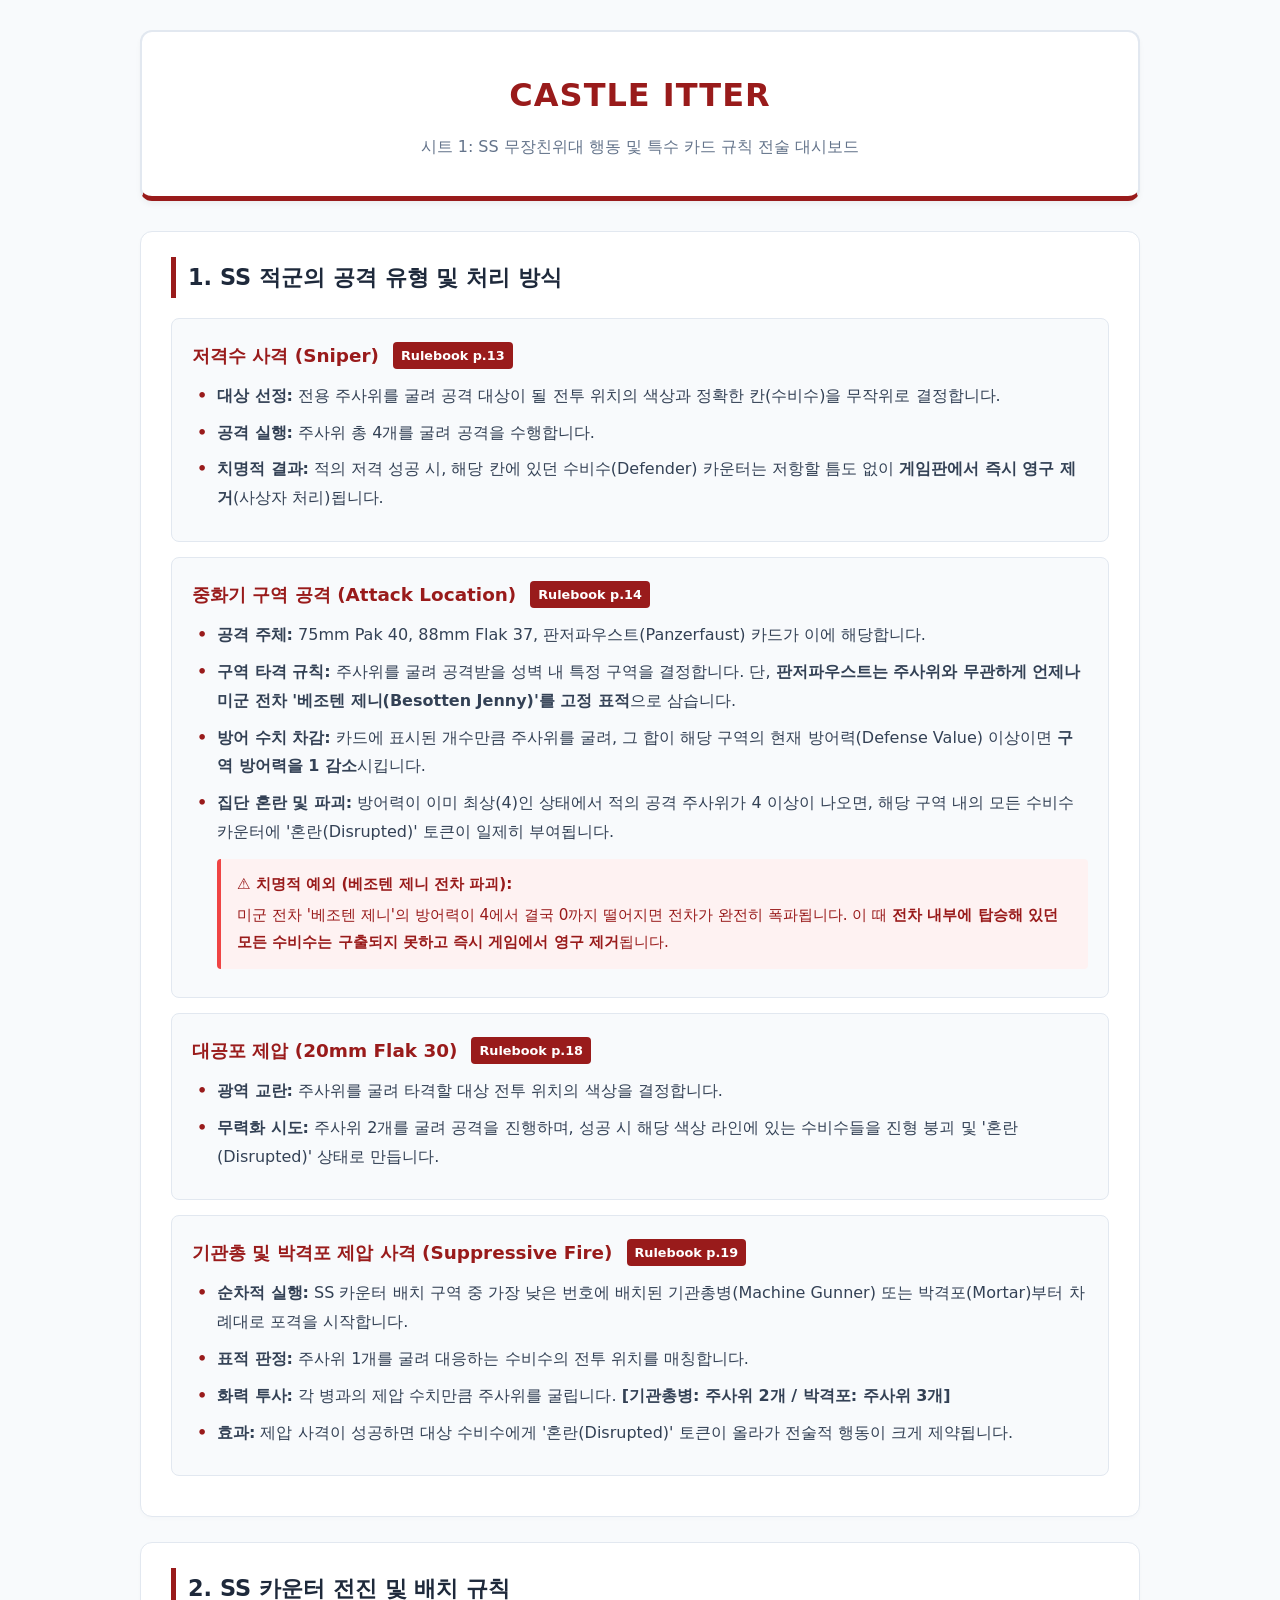
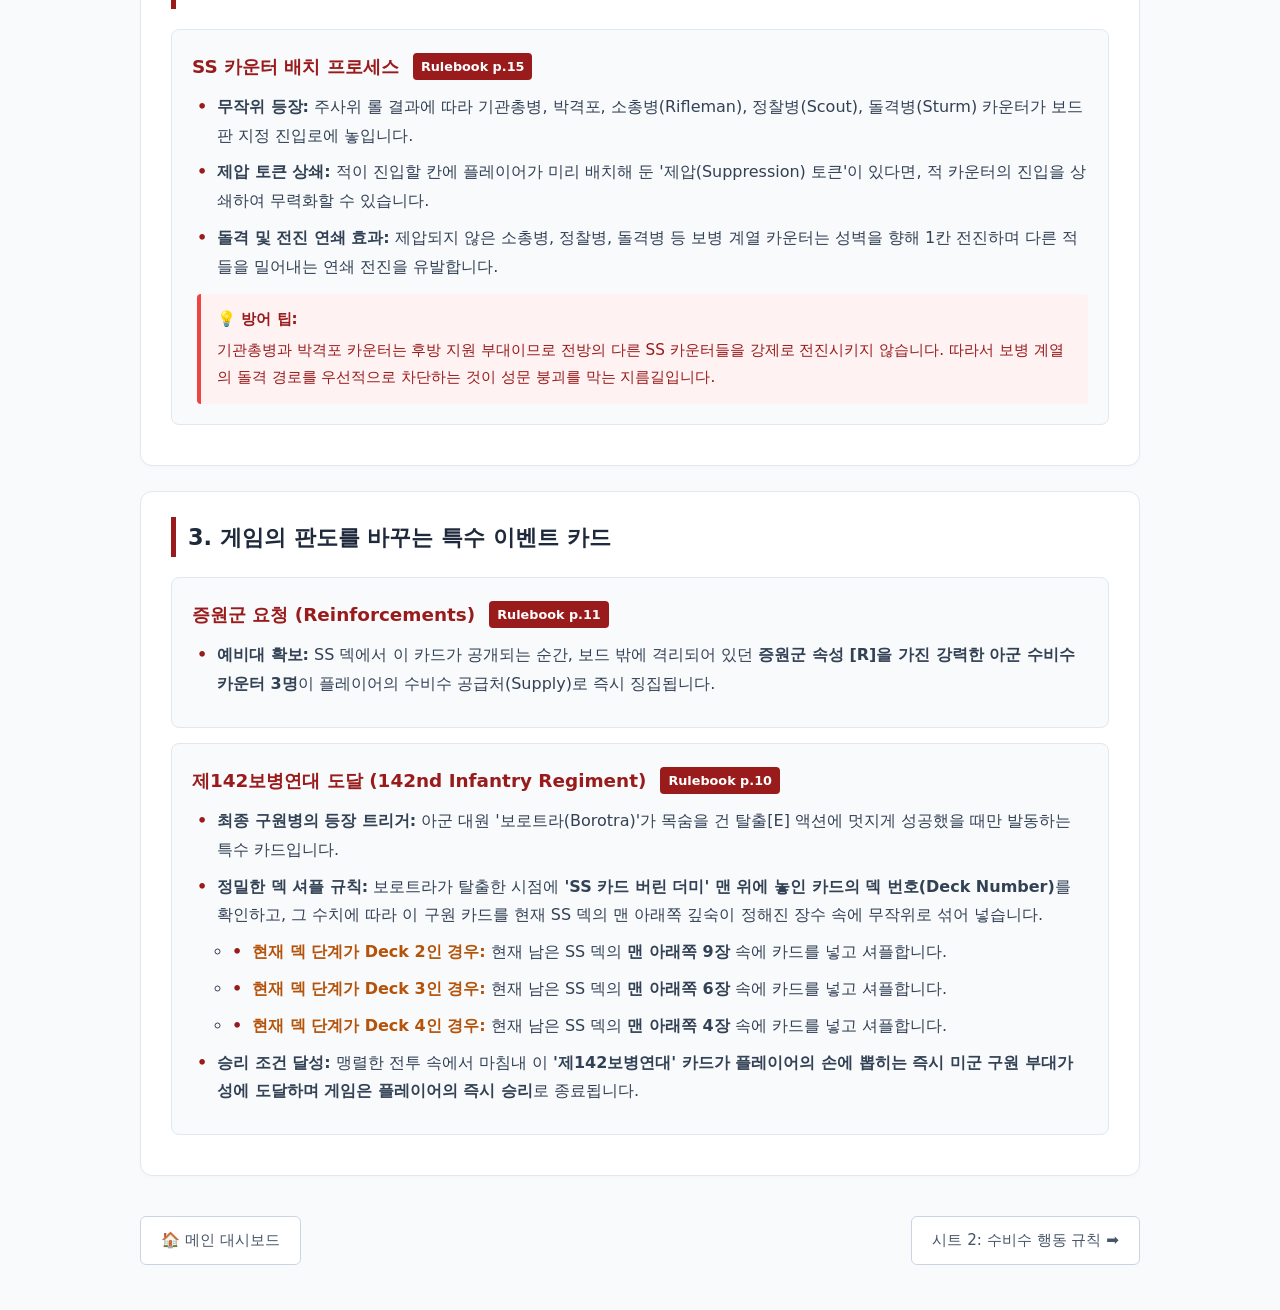
==== sheet1.html @ 8a6702a6 "Create sheet1.html for game guide layout Add initial HTML structure and styling for the game guide." ====
<!DOCTYPE html>
<html lang="ko">
<head>
    <meta charset="UTF-8">
    <meta name="viewport" content="width=device-width, initial-scale=1.0">
    <title>캐슬 이터 가이드 - SS 친위대 행동 & 특수 카드 규칙</title>
    <style>
        * {
            box-sizing: border-box;
            margin: 0;
            padding: 0;
        }

        body {
            font-family: 'Pretendard', -apple-system, BlinkMacSystemFont, system-ui, Roboto, 'Malgun Gothic', sans-serif;
            background-color: #f8fafc;
            color: #1e293b;
            padding: 30px;
            line-height: 1.8;
        }

        .container {
            max-width: 1000px;
            margin: 0 auto;
        }

        header {
            text-align: center;
            padding: 35px 20px;
            background-color: #ffffff;
            border: 2px solid #e2e8f0;
            border-bottom: 5px solid #991b1b;
            border-radius: 12px;
            margin-bottom: 30px;
            box-shadow: 0 4px 6px -1px rgba(0,0,0,0.05);
        }

        header h1 {
            font-size: 2rem;
            color: #991b1b;
            letter-spacing: 1px;
            text-transform: uppercase;
            margin-bottom: 8px;
        }

        header p {
            color: #64748b;
            font-size: 1rem;
        }

        .section {
            background-color: #ffffff;
            border: 1px solid #e2e8f0;
            border-radius: 12px;
            padding: 25px 30px;
            margin-bottom: 25px;
            box-shadow: 0 2px 4px rgba(0,0,0,0.02);
        }

        .section-title {
            font-size: 1.4rem;
            color: #1e293b;
            border-left: 5px solid #991b1b;
            padding-left: 12px;
            margin-bottom: 20px;
            font-weight: 700;
        }

        .rule-card {
            background-color: #f8fafc;
            border: 1px solid #e2e8f0;
            border-radius: 8px;
            padding: 20px;
            margin-bottom: 15px;
        }

        .rule-card h3 {
            font-size: 1.15rem;
            color: #991b1b;
            margin-bottom: 10px;
            display: flex;
            align-items: center;
            gap: 8px;
        }

        .rule-card ul {
            list-style-type: none;
            padding-left: 5px;
        }

        .rule-card li {
            position: relative;
            padding-left: 20px;
            margin-bottom: 8px;
            color: #334155;
        }

        .rule-card li::before {
            content: "•";
            color: #991b1b;
            font-weight: bold;
            position: absolute;
            left: 0;
            top: 0;
        }

        .insight-box {
            background-color: #fef2f2;
            border-left: 4px solid #ef4444;
            padding: 12px 16px;
            border-radius: 4px;
            margin-top: 12px;
            font-size: 0.95rem;
            color: #991b1b;
        }

        .insight-box span {
            font-weight: bold;
            display: block;
            margin-bottom: 4px;
        }

        .badge {
            display: inline-block;
            background-color: #991b1b;
            color: white;
            padding: 2px 8px;
            border-radius: 4px;
            font-size: 0.8rem;
            font-weight: bold;
            margin-left: 6px;
        }
        
        .badge-blue {
            background-color: #1d4ed8;
        }

        .nav-buttons {
            display: flex;
            justify-content: space-between;
            margin-top: 4px;
            padding: 15px 0;
        }

        .btn {
            display: inline-block;
            padding: 10px 20px;
            background-color: #ffffff;
            border: 1px solid #cbd5e1;
            border-radius: 6px;
            color: #475569;
            text-decoration: none;
            font-weight: 500;
            font-size: 0.95rem;
            transition: all 0.2s;
        }

        .btn:hover {
            background-color: #f1f5f9;
            border-color: #94a3b8;
            color: #1e293b;
        }
    </style>
</head>
<body>
    <div class="container">
        <header>
            <h1>CASTLE ITTER</h1>
            <p>시트 1: SS 무장친위대 행동 및 특수 카드 규칙 전술 대시보드</p>
        </header>

        <!-- 세션 1: 적의 주요 공격 유형 -->
        <div class="section">
            <div class="section-title">1. SS 적군의 공격 유형 및 처리 방식</div>
            
            <div class="rule-card">
                <h3>저격수 사격 (Sniper)<span class="badge">Rulebook p.13</span></h3>
                <ul>
                    <li><strong>대상 선정:</strong> 전용 주사위를 굴려 공격 대상이 될 전투 위치의 색상과 정확한 칸(수비수)을 무작위로 결정합니다.</li>
                    <li><strong>공격 실행:</strong> 주사위 총 4개를 굴려 공격을 수행합니다.</li>
                    <li><strong>치명적 결과:</strong> 적의 저격 성공 시, 해당 칸에 있던 수비수(Defender) 카운터는 저항할 틈도 없이 <strong>게임판에서 즉시 영구 제거</strong>(사상자 처리)됩니다.</li>
                </ul>
            </div>

            <div class="rule-card">
                <h3>중화기 구역 공격 (Attack Location)<span class="badge">Rulebook p.14</span></h3>
                <ul>
                    <li><strong>공격 주체:</strong> 75mm Pak 40, 88mm Flak 37, 판저파우스트(Panzerfaust) 카드가 이에 해당합니다.</li>
                    <li><strong>구역 타격 규칙:</strong> 주사위를 굴려 공격받을 성벽 내 특정 구역을 결정합니다. 단, <strong>판저파우스트는 주사위와 무관하게 언제나 미군 전차 '베조텐 제니(Besotten Jenny)'를 고정 표적</strong>으로 삼습니다.</li>
                    <li><strong>방어 수치 차감:</strong> 카드에 표시된 개수만큼 주사위를 굴려, 그 합이 해당 구역의 현재 방어력(Defense Value) 이상이면 <strong>구역 방어력을 1 감소</strong>시킵니다.</li>
                    <li><strong>집단 혼란 및 파괴:</strong> 방어력이 이미 최상(4)인 상태에서 적의 공격 주사위가 4 이상이 나오면, 해당 구역 내의 모든 수비수 카운터에 '혼란(Disrupted)' 토큰이 일제히 부여됩니다.
                        <div class="insight-box">
                            <span>⚠️ 치명적 예외 (베조텐 제니 전차 파괴):</span>
                            미군 전차 '베조텐 제니'의 방어력이 4에서 결국 0까지 떨어지면 전차가 완전히 폭파됩니다. 이 때 <strong>전차 내부에 탑승해 있던 모든 수비수는 구출되지 못하고 즉시 게임에서 영구 제거</strong>됩니다.
                        </div>
                    </li>
                </ul>
            </div>

            <div class="rule-card">
                <h3>대공포 제압 (20mm Flak 30)<span class="badge">Rulebook p.18</span></h3>
                <ul>
                    <li><strong>광역 교란:</strong> 주사위를 굴려 타격할 대상 전투 위치의 색상을 결정합니다.</li>
                    <li><strong>무력화 시도:</strong> 주사위 2개를 굴려 공격을 진행하며, 성공 시 해당 색상 라인에 있는 수비수들을 진형 붕괴 및 '혼란(Disrupted)' 상태로 만듭니다.</li>
                </ul>
            </div>

            <div class="rule-card">
                <h3>기관총 및 박격포 제압 사격 (Suppressive Fire)<span class="badge">Rulebook p.19</span></h3>
                <ul>
                    <li><strong>순차적 실행:</strong> SS 카운터 배치 구역 중 가장 낮은 번호에 배치된 기관총병(Machine Gunner) 또는 박격포(Mortar)부터 차례대로 포격을 시작합니다.</li>
                    <li><strong>표적 판정:</strong> 주사위 1개를 굴려 대응하는 수비수의 전투 위치를 매칭합니다.</li>
                    <li><strong>화력 투사:</strong> 각 병과의 제압 수치만큼 주사위를 굴립니다. <strong>[기관총병: 주사위 2개 / 박격포: 주사위 3개]</strong></li>
                    <li><strong>효과:</strong> 제압 사격이 성공하면 대상 수비수에게 '혼란(Disrupted)' 토큰이 올라가 전술적 행동이 크게 제약됩니다.</li>
                </ul>
            </div>
        </div>

        <!-- 세션 2: SS 카운터 배치 -->
        <div class="section">
            <div class="section-title">2. SS 카운터 전진 및 배치 규칙</div>
            <div class="rule-card">
                <h3>SS 카운터 배치 프로세스<span class="badge">Rulebook p.15</span></h3>
                <ul>
                    <li><strong>무작위 등장:</strong> 주사위 롤 결과에 따라 기관총병, 박격포, 소총병(Rifleman), 정찰병(Scout), 돌격병(Sturm) 카운터가 보드판 지정 진입로에 놓입니다.</li>
                    <li><strong>제압 토큰 상쇄:</strong> 적이 진입할 칸에 플레이어가 미리 배치해 둔 '제압(Suppression) 토큰'이 있다면, 적 카운터의 진입을 상쇄하여 무력화할 수 있습니다.</li>
                    <li><strong>돌격 및 전진 연쇄 효과:</strong> 제압되지 않은 소총병, 정찰병, 돌격병 등 보병 계열 카운터는 성벽을 향해 1칸 전진하며 다른 적들을 밀어내는 연쇄 전진을 유발합니다.</li>
                    <div class="insight-box">
                        <span>💡 방어 팁:</span>
                        기관총병과 박격포 카운터는 후방 지원 부대이므로 전방의 다른 SS 카운터들을 강제로 전진시키지 않습니다. 따라서 보병 계열의 돌격 경로를 우선적으로 차단하는 것이 성문 붕괴를 막는 지름길입니다.
                    </div>
                </ul>
            </div>
        </div>

        <!-- 세션 3: 특별 카드 규칙 -->
        <div class="section">
            <div class="section-title">3. 게임의 판도를 바꾸는 특수 이벤트 카드</div>
            
            <div class="rule-card">
                <h3>증원군 요청 (Reinforcements)<span class="badge">Rulebook p.11</span></h3>
                <ul>
                    <li><strong>예비대 확보:</strong> SS 덱에서 이 카드가 공개되는 순간, 보드 밖에 격리되어 있던 <strong>증원군 속성 [R]을 가진 강력한 아군 수비수 카운터 3명</strong>이 플레이어의 수비수 공급처(Supply)로 즉시 징집됩니다.</li>
                </ul>
            </div>

            <div class="rule-card">
                <h3>제142보병연대 도달 (142nd Infantry Regiment)<span class="badge">Rulebook p.10</span></h3>
                <ul>
                    <li><strong>최종 구원병의 등장 트리거:</strong> 아군 대원 '보로트라(Borotra)'가 목숨을 건 탈출[E] 액션에 멋지게 성공했을 때만 발동하는 특수 카드입니다.</li>
                    <li><strong>정밀한 덱 셔플 규칙:</strong> 보로트라가 탈출한 시점에 <strong>'SS 카드 버린 더미' 맨 위에 놓인 카드의 덱 번호(Deck Number)</strong>를 확인하고, 그 수치에 따라 이 구원 카드를 현재 SS 덱의 맨 아래쪽 깊숙이 정해진 장수 속에 무작위로 섞어 넣습니다.
                        <ul style="margin-top: 8px; padding-left: 15px; list-style-type: circle;">
                            <li><strong style="color: #b45309;">현재 덱 단계가 Deck 2인 경우:</strong> 현재 남은 SS 덱의 <strong>맨 아래쪽 9장</strong> 속에 카드를 넣고 셔플합니다.</li>
                            <li><strong style="color: #b45309;">현재 덱 단계가 Deck 3인 경우:</strong> 현재 남은 SS 덱의 <strong>맨 아래쪽 6장</strong> 속에 카드를 넣고 셔플합니다.</li>
                            <li><strong style="color: #b45309;">현재 덱 단계가 Deck 4인 경우:</strong> 현재 남은 SS 덱의 <strong>맨 아래쪽 4장</strong> 속에 카드를 넣고 셔플합니다.</li>
                        </ul>
                    </li>
                    <li><strong>승리 조건 달성:</strong> 맹렬한 전투 속에서 마침내 이 <strong>'제142보병연대' 카드가 플레이어의 손에 뽑히는 즉시 미군 구원 부대가 성에 도달하며 게임은 플레이어의 즉시 승리</strong>로 종료됩니다.</li>
                </ul>
            </div>
        </div>

        <!-- 하단 네비게이션 -->
        <div class="nav-buttons">
            <a href="index.html" class="btn">🏠 메인 대시보드</a>
            <a href="sheet2.html" class="btn">시트 2: 수비수 행동 규칙 ➡️</a>
        </div>
    </div>
</body>
</html>
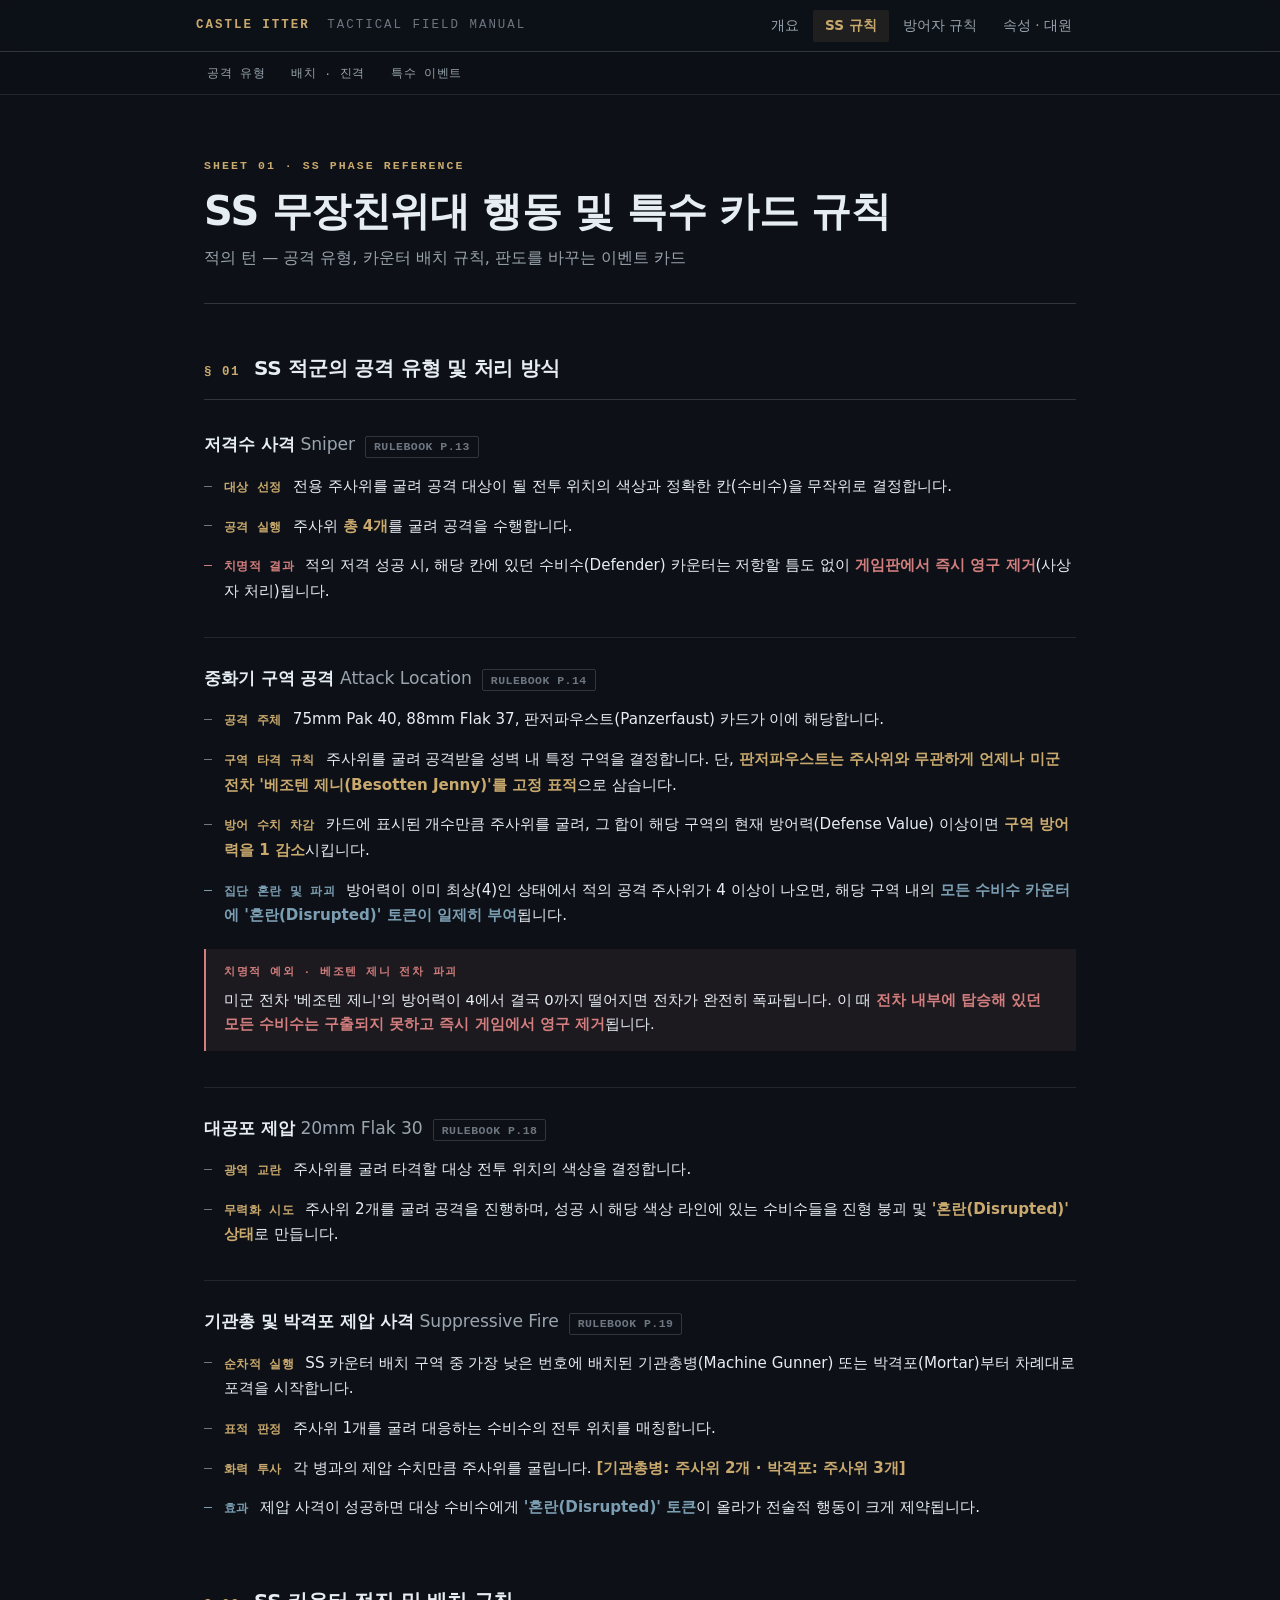
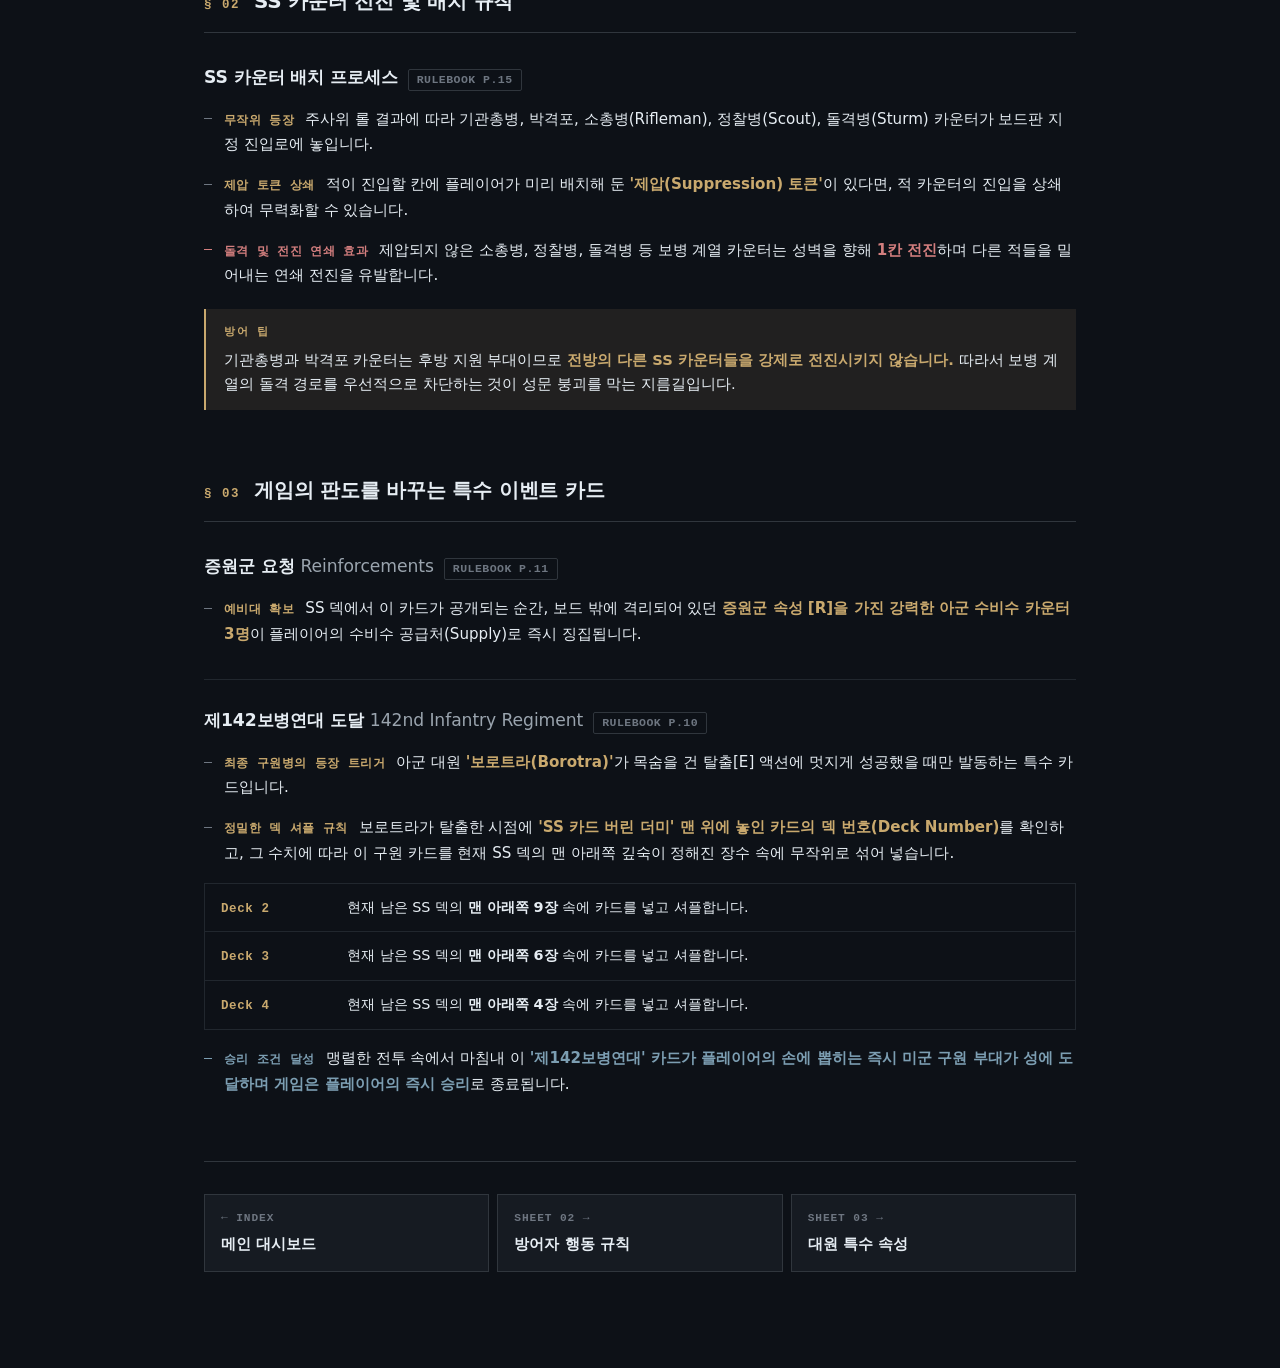
==== commit c772344b: "sheet1: SS 규칙 페이지 새 디자인으로 재작성 - 공유 styles.css 적용으로 톤 통일 (붉은 단독 색 → 카키 액센트) - 4가지 SS 공격 유형을 일관된 rule " ====
--- a/sheet1.html
+++ b/sheet1.html
@@ -3,268 +3,253 @@
 <head>
     <meta charset="UTF-8">
     <meta name="viewport" content="width=device-width, initial-scale=1.0">
-    <title>캐슬 이터 가이드 - SS 친위대 행동 & 특수 카드 규칙</title>
-    <style>
-        * {
-            box-sizing: border-box;
-            margin: 0;
-            padding: 0;
-        }
-
-        body {
-            font-family: 'Pretendard', -apple-system, BlinkMacSystemFont, system-ui, Roboto, 'Malgun Gothic', sans-serif;
-            background-color: #f8fafc;
-            color: #1e293b;
-            padding: 30px;
-            line-height: 1.8;
-        }
-
-        .container {
-            max-width: 1000px;
-            margin: 0 auto;
-        }
-
-        header {
-            text-align: center;
-            padding: 35px 20px;
-            background-color: #ffffff;
-            border: 2px solid #e2e8f0;
-            border-bottom: 5px solid #991b1b;
-            border-radius: 12px;
-            margin-bottom: 30px;
-            box-shadow: 0 4px 6px -1px rgba(0,0,0,0.05);
-        }
-
-        header h1 {
-            font-size: 2rem;
-            color: #991b1b;
-            letter-spacing: 1px;
-            text-transform: uppercase;
-            margin-bottom: 8px;
-        }
-
-        header p {
-            color: #64748b;
-            font-size: 1rem;
-        }
-
-        .section {
-            background-color: #ffffff;
-            border: 1px solid #e2e8f0;
-            border-radius: 12px;
-            padding: 25px 30px;
-            margin-bottom: 25px;
-            box-shadow: 0 2px 4px rgba(0,0,0,0.02);
-        }
-
-        .section-title {
-            font-size: 1.4rem;
-            color: #1e293b;
-            border-left: 5px solid #991b1b;
-            padding-left: 12px;
-            margin-bottom: 20px;
-            font-weight: 700;
-        }
-
-        .rule-card {
-            background-color: #f8fafc;
-            border: 1px solid #e2e8f0;
-            border-radius: 8px;
-            padding: 20px;
-            margin-bottom: 15px;
-        }
-
-        .rule-card h3 {
-            font-size: 1.15rem;
-            color: #991b1b;
-            margin-bottom: 10px;
-            display: flex;
-            align-items: center;
-            gap: 8px;
-        }
-
-        .rule-card ul {
-            list-style-type: none;
-            padding-left: 5px;
-        }
-
-        .rule-card li {
-            position: relative;
-            padding-left: 20px;
-            margin-bottom: 8px;
-            color: #334155;
-        }
-
-        .rule-card li::before {
-            content: "•";
-            color: #991b1b;
-            font-weight: bold;
-            position: absolute;
-            left: 0;
-            top: 0;
-        }
-
-        .insight-box {
-            background-color: #fef2f2;
-            border-left: 4px solid #ef4444;
-            padding: 12px 16px;
-            border-radius: 4px;
-            margin-top: 12px;
-            font-size: 0.95rem;
-            color: #991b1b;
-        }
-
-        .insight-box span {
-            font-weight: bold;
-            display: block;
-            margin-bottom: 4px;
-        }
-
-        .badge {
-            display: inline-block;
-            background-color: #991b1b;
-            color: white;
-            padding: 2px 8px;
-            border-radius: 4px;
-            font-size: 0.8rem;
-            font-weight: bold;
-            margin-left: 6px;
-        }
-        
-        .badge-blue {
-            background-color: #1d4ed8;
-        }
-
-        .nav-buttons {
-            display: flex;
-            justify-content: space-between;
-            margin-top: 4px;
-            padding: 15px 0;
-        }
-
-        .btn {
-            display: inline-block;
-            padding: 10px 20px;
-            background-color: #ffffff;
-            border: 1px solid #cbd5e1;
-            border-radius: 6px;
-            color: #475569;
-            text-decoration: none;
-            font-weight: 500;
-            font-size: 0.95rem;
-            transition: all 0.2s;
-        }
-
-        .btn:hover {
-            background-color: #f1f5f9;
-            border-color: #94a3b8;
-            color: #1e293b;
-        }
-    </style>
+    <title>캐슬 이터 가이드 — Sheet 01 · SS 친위대 행동 및 특수 카드 규칙</title>
+    <link rel="stylesheet" href="styles.css">
 </head>
 <body>
-    <div class="container">
-        <header>
-            <h1>CASTLE ITTER</h1>
-            <p>시트 1: SS 무장친위대 행동 및 특수 카드 규칙 전술 대시보드</p>
-        </header>
-
-        <!-- 세션 1: 적의 주요 공격 유형 -->
-        <div class="section">
-            <div class="section-title">1. SS 적군의 공격 유형 및 처리 방식</div>
-            
-            <div class="rule-card">
-                <h3>저격수 사격 (Sniper)<span class="badge">Rulebook p.13</span></h3>
-                <ul>
-                    <li><strong>대상 선정:</strong> 전용 주사위를 굴려 공격 대상이 될 전투 위치의 색상과 정확한 칸(수비수)을 무작위로 결정합니다.</li>
-                    <li><strong>공격 실행:</strong> 주사위 총 4개를 굴려 공격을 수행합니다.</li>
-                    <li><strong>치명적 결과:</strong> 적의 저격 성공 시, 해당 칸에 있던 수비수(Defender) 카운터는 저항할 틈도 없이 <strong>게임판에서 즉시 영구 제거</strong>(사상자 처리)됩니다.</li>
-                </ul>
-            </div>
-
-            <div class="rule-card">
-                <h3>중화기 구역 공격 (Attack Location)<span class="badge">Rulebook p.14</span></h3>
-                <ul>
-                    <li><strong>공격 주체:</strong> 75mm Pak 40, 88mm Flak 37, 판저파우스트(Panzerfaust) 카드가 이에 해당합니다.</li>
-                    <li><strong>구역 타격 규칙:</strong> 주사위를 굴려 공격받을 성벽 내 특정 구역을 결정합니다. 단, <strong>판저파우스트는 주사위와 무관하게 언제나 미군 전차 '베조텐 제니(Besotten Jenny)'를 고정 표적</strong>으로 삼습니다.</li>
-                    <li><strong>방어 수치 차감:</strong> 카드에 표시된 개수만큼 주사위를 굴려, 그 합이 해당 구역의 현재 방어력(Defense Value) 이상이면 <strong>구역 방어력을 1 감소</strong>시킵니다.</li>
-                    <li><strong>집단 혼란 및 파괴:</strong> 방어력이 이미 최상(4)인 상태에서 적의 공격 주사위가 4 이상이 나오면, 해당 구역 내의 모든 수비수 카운터에 '혼란(Disrupted)' 토큰이 일제히 부여됩니다.
-                        <div class="insight-box">
-                            <span>⚠️ 치명적 예외 (베조텐 제니 전차 파괴):</span>
-                            미군 전차 '베조텐 제니'의 방어력이 4에서 결국 0까지 떨어지면 전차가 완전히 폭파됩니다. 이 때 <strong>전차 내부에 탑승해 있던 모든 수비수는 구출되지 못하고 즉시 게임에서 영구 제거</strong>됩니다.
-                        </div>
-                    </li>
-                </ul>
-            </div>
-
-            <div class="rule-card">
-                <h3>대공포 제압 (20mm Flak 30)<span class="badge">Rulebook p.18</span></h3>
-                <ul>
-                    <li><strong>광역 교란:</strong> 주사위를 굴려 타격할 대상 전투 위치의 색상을 결정합니다.</li>
-                    <li><strong>무력화 시도:</strong> 주사위 2개를 굴려 공격을 진행하며, 성공 시 해당 색상 라인에 있는 수비수들을 진형 붕괴 및 '혼란(Disrupted)' 상태로 만듭니다.</li>
-                </ul>
-            </div>
-
-            <div class="rule-card">
-                <h3>기관총 및 박격포 제압 사격 (Suppressive Fire)<span class="badge">Rulebook p.19</span></h3>
-                <ul>
-                    <li><strong>순차적 실행:</strong> SS 카운터 배치 구역 중 가장 낮은 번호에 배치된 기관총병(Machine Gunner) 또는 박격포(Mortar)부터 차례대로 포격을 시작합니다.</li>
-                    <li><strong>표적 판정:</strong> 주사위 1개를 굴려 대응하는 수비수의 전투 위치를 매칭합니다.</li>
-                    <li><strong>화력 투사:</strong> 각 병과의 제압 수치만큼 주사위를 굴립니다. <strong>[기관총병: 주사위 2개 / 박격포: 주사위 3개]</strong></li>
-                    <li><strong>효과:</strong> 제압 사격이 성공하면 대상 수비수에게 '혼란(Disrupted)' 토큰이 올라가 전술적 행동이 크게 제약됩니다.</li>
-                </ul>
-            </div>
-        </div>
-
-        <!-- 세션 2: SS 카운터 배치 -->
-        <div class="section">
-            <div class="section-title">2. SS 카운터 전진 및 배치 규칙</div>
-            <div class="rule-card">
-                <h3>SS 카운터 배치 프로세스<span class="badge">Rulebook p.15</span></h3>
-                <ul>
-                    <li><strong>무작위 등장:</strong> 주사위 롤 결과에 따라 기관총병, 박격포, 소총병(Rifleman), 정찰병(Scout), 돌격병(Sturm) 카운터가 보드판 지정 진입로에 놓입니다.</li>
-                    <li><strong>제압 토큰 상쇄:</strong> 적이 진입할 칸에 플레이어가 미리 배치해 둔 '제압(Suppression) 토큰'이 있다면, 적 카운터의 진입을 상쇄하여 무력화할 수 있습니다.</li>
-                    <li><strong>돌격 및 전진 연쇄 효과:</strong> 제압되지 않은 소총병, 정찰병, 돌격병 등 보병 계열 카운터는 성벽을 향해 1칸 전진하며 다른 적들을 밀어내는 연쇄 전진을 유발합니다.</li>
-                    <div class="insight-box">
-                        <span>💡 방어 팁:</span>
-                        기관총병과 박격포 카운터는 후방 지원 부대이므로 전방의 다른 SS 카운터들을 강제로 전진시키지 않습니다. 따라서 보병 계열의 돌격 경로를 우선적으로 차단하는 것이 성문 붕괴를 막는 지름길입니다.
+
+<nav class="gnb" aria-label="전체 페이지 내비게이션">
+    <div class="gnb-inner">
+        <a href="index.html" class="gnb-brand">
+            CASTLE&nbsp;ITTER
+            <span class="gnb-brand-sub">TACTICAL FIELD MANUAL</span>
+        </a>
+        <ul class="gnb-nav">
+            <li><a href="index.html">개요</a></li>
+            <li><a href="sheet1.html" class="is-active">SS 규칙</a></li>
+            <li><a href="sheet2.html">방어자 규칙</a></li>
+            <li><a href="sheet3.html">속성 · 대원</a></li>
+        </ul>
+    </div>
+</nav>
+
+<div class="toc" aria-label="섹션 바로가기">
+    <div class="toc-inner">
+        <a href="#attack-types">공격 유형</a>
+        <a href="#placement">배치 · 진격</a>
+        <a href="#events">특수 이벤트</a>
+    </div>
+</div>
+
+<main>
+
+    <header class="page-header">
+        <span class="page-eyebrow">Sheet 01 · SS Phase Reference</span>
+        <h1>SS 무장친위대 행동 및 특수 카드 규칙</h1>
+        <p class="lede">적의 턴 — 공격 유형, 카운터 배치 규칙, 판도를 바꾸는 이벤트 카드</p>
+    </header>
+
+    <!-- =========================================================
+         1. 공격 유형
+         ========================================================= -->
+    <section id="attack-types" class="section">
+        <h2 class="section-title">
+            <span class="sec-no">§ 01</span>
+            SS 적군의 공격 유형 및 처리 방식
+        </h2>
+
+        <ul class="rule-list">
+            <!-- 저격수 -->
+            <li class="rule">
+                <div class="rule-head">
+                    <h3>저격수 사격 <span class="muted" style="font-weight:400;">Sniper</span></h3>
+                    <span class="badge is-ref">Rulebook p.13</span>
+                </div>
+                <div class="rule-item">
+                    <span class="tag">대상 선정</span>
+                    전용 주사위를 굴려 공격 대상이 될 전투 위치의 색상과 정확한 칸(수비수)을 무작위로 결정합니다.
+                </div>
+                <div class="rule-item">
+                    <span class="tag">공격 실행</span>
+                    주사위 <strong>총 4개</strong>를 굴려 공격을 수행합니다.
+                </div>
+                <div class="rule-item is-exception">
+                    <span class="tag">치명적 결과</span>
+                    적의 저격 성공 시, 해당 칸에 있던 수비수(Defender) 카운터는 저항할 틈도 없이 <strong>게임판에서 즉시 영구 제거</strong>(사상자 처리)됩니다.
+                </div>
+            </li>
+
+            <!-- 중화기 구역 공격 -->
+            <li class="rule">
+                <div class="rule-head">
+                    <h3>중화기 구역 공격 <span class="muted" style="font-weight:400;">Attack Location</span></h3>
+                    <span class="badge is-ref">Rulebook p.14</span>
+                </div>
+                <div class="rule-item">
+                    <span class="tag">공격 주체</span>
+                    75mm Pak 40, 88mm Flak 37, 판저파우스트(Panzerfaust) 카드가 이에 해당합니다.
+                </div>
+                <div class="rule-item">
+                    <span class="tag">구역 타격 규칙</span>
+                    주사위를 굴려 공격받을 성벽 내 특정 구역을 결정합니다. 단, <strong>판저파우스트는 주사위와 무관하게 언제나 미군 전차 '베조텐 제니(Besotten Jenny)'를 고정 표적</strong>으로 삼습니다.
+                </div>
+                <div class="rule-item">
+                    <span class="tag">방어 수치 차감</span>
+                    카드에 표시된 개수만큼 주사위를 굴려, 그 합이 해당 구역의 현재 방어력(Defense Value) 이상이면 <strong>구역 방어력을 1 감소</strong>시킵니다.
+                </div>
+                <div class="rule-item is-detail">
+                    <span class="tag">집단 혼란 및 파괴</span>
+                    방어력이 이미 최상(4)인 상태에서 적의 공격 주사위가 4 이상이 나오면, 해당 구역 내의 <strong>모든 수비수 카운터에 '혼란(Disrupted)' 토큰이 일제히 부여</strong>됩니다.
+                </div>
+                <div class="callout is-danger">
+                    <span class="callout-label">치명적 예외 · 베조텐 제니 전차 파괴</span>
+                    미군 전차 '베조텐 제니'의 방어력이 4에서 결국 0까지 떨어지면 전차가 완전히 폭파됩니다. 이 때 <strong>전차 내부에 탑승해 있던 모든 수비수는 구출되지 못하고 즉시 게임에서 영구 제거</strong>됩니다.
+                </div>
+            </li>
+
+            <!-- 20mm Flak -->
+            <li class="rule">
+                <div class="rule-head">
+                    <h3>대공포 제압 <span class="muted" style="font-weight:400;">20mm Flak 30</span></h3>
+                    <span class="badge is-ref">Rulebook p.18</span>
+                </div>
+                <div class="rule-item">
+                    <span class="tag">광역 교란</span>
+                    주사위를 굴려 타격할 대상 전투 위치의 색상을 결정합니다.
+                </div>
+                <div class="rule-item">
+                    <span class="tag">무력화 시도</span>
+                    주사위 2개를 굴려 공격을 진행하며, 성공 시 해당 색상 라인에 있는 수비수들을 진형 붕괴 및 <strong>'혼란(Disrupted)' 상태</strong>로 만듭니다.
+                </div>
+            </li>
+
+            <!-- Suppressive Fire -->
+            <li class="rule">
+                <div class="rule-head">
+                    <h3>기관총 및 박격포 제압 사격 <span class="muted" style="font-weight:400;">Suppressive Fire</span></h3>
+                    <span class="badge is-ref">Rulebook p.19</span>
+                </div>
+                <div class="rule-item">
+                    <span class="tag">순차적 실행</span>
+                    SS 카운터 배치 구역 중 가장 낮은 번호에 배치된 기관총병(Machine Gunner) 또는 박격포(Mortar)부터 차례대로 포격을 시작합니다.
+                </div>
+                <div class="rule-item">
+                    <span class="tag">표적 판정</span>
+                    주사위 1개를 굴려 대응하는 수비수의 전투 위치를 매칭합니다.
+                </div>
+                <div class="rule-item">
+                    <span class="tag">화력 투사</span>
+                    각 병과의 제압 수치만큼 주사위를 굴립니다. <strong>[기관총병: 주사위 2개 · 박격포: 주사위 3개]</strong>
+                </div>
+                <div class="rule-item is-detail">
+                    <span class="tag">효과</span>
+                    제압 사격이 성공하면 대상 수비수에게 <strong>'혼란(Disrupted)' 토큰</strong>이 올라가 전술적 행동이 크게 제약됩니다.
+                </div>
+            </li>
+        </ul>
+    </section>
+
+    <!-- =========================================================
+         2. SS 카운터 배치
+         ========================================================= -->
+    <section id="placement" class="section">
+        <h2 class="section-title">
+            <span class="sec-no">§ 02</span>
+            SS 카운터 전진 및 배치 규칙
+        </h2>
+
+        <ul class="rule-list">
+            <li class="rule">
+                <div class="rule-head">
+                    <h3>SS 카운터 배치 프로세스</h3>
+                    <span class="badge is-ref">Rulebook p.15</span>
+                </div>
+                <div class="rule-item">
+                    <span class="tag">무작위 등장</span>
+                    주사위 롤 결과에 따라 기관총병, 박격포, 소총병(Rifleman), 정찰병(Scout), 돌격병(Sturm) 카운터가 보드판 지정 진입로에 놓입니다.
+                </div>
+                <div class="rule-item">
+                    <span class="tag">제압 토큰 상쇄</span>
+                    적이 진입할 칸에 플레이어가 미리 배치해 둔 <strong>'제압(Suppression) 토큰'</strong>이 있다면, 적 카운터의 진입을 상쇄하여 무력화할 수 있습니다.
+                </div>
+                <div class="rule-item is-exception">
+                    <span class="tag">돌격 및 전진 연쇄 효과</span>
+                    제압되지 않은 소총병, 정찰병, 돌격병 등 보병 계열 카운터는 성벽을 향해 <strong>1칸 전진</strong>하며 다른 적들을 밀어내는 연쇄 전진을 유발합니다.
+                </div>
+                <div class="callout">
+                    <span class="callout-label">방어 팁</span>
+                    기관총병과 박격포 카운터는 후방 지원 부대이므로 <strong>전방의 다른 SS 카운터들을 강제로 전진시키지 않습니다.</strong> 따라서 보병 계열의 돌격 경로를 우선적으로 차단하는 것이 성문 붕괴를 막는 지름길입니다.
+                </div>
+            </li>
+        </ul>
+    </section>
+
+    <!-- =========================================================
+         3. 특수 이벤트
+         ========================================================= -->
+    <section id="events" class="section">
+        <h2 class="section-title">
+            <span class="sec-no">§ 03</span>
+            게임의 판도를 바꾸는 특수 이벤트 카드
+        </h2>
+
+        <ul class="rule-list">
+            <!-- 증원군 요청 -->
+            <li class="rule">
+                <div class="rule-head">
+                    <h3>증원군 요청 <span class="muted" style="font-weight:400;">Reinforcements</span></h3>
+                    <span class="badge is-ref">Rulebook p.11</span>
+                </div>
+                <div class="rule-item">
+                    <span class="tag">예비대 확보</span>
+                    SS 덱에서 이 카드가 공개되는 순간, 보드 밖에 격리되어 있던 <strong>증원군 속성 [R]을 가진 강력한 아군 수비수 카운터 3명</strong>이 플레이어의 수비수 공급처(Supply)로 즉시 징집됩니다.
+                </div>
+            </li>
+
+            <!-- 142nd Infantry -->
+            <li class="rule">
+                <div class="rule-head">
+                    <h3>제142보병연대 도달 <span class="muted" style="font-weight:400;">142nd Infantry Regiment</span></h3>
+                    <span class="badge is-ref">Rulebook p.10</span>
+                </div>
+                <div class="rule-item">
+                    <span class="tag">최종 구원병의 등장 트리거</span>
+                    아군 대원 <strong>'보로트라(Borotra)'</strong>가 목숨을 건 탈출[E] 액션에 멋지게 성공했을 때만 발동하는 특수 카드입니다.
+                </div>
+                <div class="rule-item">
+                    <span class="tag">정밀한 덱 셔플 규칙</span>
+                    보로트라가 탈출한 시점에 <strong>'SS 카드 버린 더미' 맨 위에 놓인 카드의 덱 번호(Deck Number)</strong>를 확인하고, 그 수치에 따라 이 구원 카드를 현재 SS 덱의 맨 아래쪽 깊숙이 정해진 장수 속에 무작위로 섞어 넣습니다.
+                </div>
+
+                <div class="deck-table" role="table" aria-label="덱 단계별 셔플 범위">
+                    <div class="deck-row">
+                        <span class="deck-tag">Deck&nbsp;2</span>
+                        <span class="deck-detail">현재 남은 SS 덱의 <strong>맨 아래쪽 9장</strong> 속에 카드를 넣고 셔플합니다.</span>
                     </div>
-                </ul>
-            </div>
-        </div>
-
-        <!-- 세션 3: 특별 카드 규칙 -->
-        <div class="section">
-            <div class="section-title">3. 게임의 판도를 바꾸는 특수 이벤트 카드</div>
-            
-            <div class="rule-card">
-                <h3>증원군 요청 (Reinforcements)<span class="badge">Rulebook p.11</span></h3>
-                <ul>
-                    <li><strong>예비대 확보:</strong> SS 덱에서 이 카드가 공개되는 순간, 보드 밖에 격리되어 있던 <strong>증원군 속성 [R]을 가진 강력한 아군 수비수 카운터 3명</strong>이 플레이어의 수비수 공급처(Supply)로 즉시 징집됩니다.</li>
-                </ul>
-            </div>
-
-            <div class="rule-card">
-                <h3>제142보병연대 도달 (142nd Infantry Regiment)<span class="badge">Rulebook p.10</span></h3>
-                <ul>
-                    <li><strong>최종 구원병의 등장 트리거:</strong> 아군 대원 '보로트라(Borotra)'가 목숨을 건 탈출[E] 액션에 멋지게 성공했을 때만 발동하는 특수 카드입니다.</li>
-                    <li><strong>정밀한 덱 셔플 규칙:</strong> 보로트라가 탈출한 시점에 <strong>'SS 카드 버린 더미' 맨 위에 놓인 카드의 덱 번호(Deck Number)</strong>를 확인하고, 그 수치에 따라 이 구원 카드를 현재 SS 덱의 맨 아래쪽 깊숙이 정해진 장수 속에 무작위로 섞어 넣습니다.
-                        <ul style="margin-top: 8px; padding-left: 15px; list-style-type: circle;">
-                            <li><strong style="color: #b45309;">현재 덱 단계가 Deck 2인 경우:</strong> 현재 남은 SS 덱의 <strong>맨 아래쪽 9장</strong> 속에 카드를 넣고 셔플합니다.</li>
-                            <li><strong style="color: #b45309;">현재 덱 단계가 Deck 3인 경우:</strong> 현재 남은 SS 덱의 <strong>맨 아래쪽 6장</strong> 속에 카드를 넣고 셔플합니다.</li>
-                            <li><strong style="color: #b45309;">현재 덱 단계가 Deck 4인 경우:</strong> 현재 남은 SS 덱의 <strong>맨 아래쪽 4장</strong> 속에 카드를 넣고 셔플합니다.</li>
-                        </ul>
-                    </li>
-                    <li><strong>승리 조건 달성:</strong> 맹렬한 전투 속에서 마침내 이 <strong>'제142보병연대' 카드가 플레이어의 손에 뽑히는 즉시 미군 구원 부대가 성에 도달하며 게임은 플레이어의 즉시 승리</strong>로 종료됩니다.</li>
-                </ul>
-            </div>
-        </div>
-
-        <!-- 하단 네비게이션 -->
-        <div class="nav-buttons">
-            <a href="index.html" class="btn">🏠 메인 대시보드</a>
-            <a href="sheet2.html" class="btn">시트 2: 수비수 행동 규칙 ➡️</a>
-        </div>
-    </div>
+                    <div class="deck-row">
+                        <span class="deck-tag">Deck&nbsp;3</span>
+                        <span class="deck-detail">현재 남은 SS 덱의 <strong>맨 아래쪽 6장</strong> 속에 카드를 넣고 셔플합니다.</span>
+                    </div>
+                    <div class="deck-row">
+                        <span class="deck-tag">Deck&nbsp;4</span>
+                        <span class="deck-detail">현재 남은 SS 덱의 <strong>맨 아래쪽 4장</strong> 속에 카드를 넣고 셔플합니다.</span>
+                    </div>
+                </div>
+
+                <div class="rule-item is-detail" style="margin-top:1rem;">
+                    <span class="tag">승리 조건 달성</span>
+                    맹렬한 전투 속에서 마침내 이 <strong>'제142보병연대' 카드가 플레이어의 손에 뽑히는 즉시 미군 구원 부대가 성에 도달하며 게임은 플레이어의 즉시 승리</strong>로 종료됩니다.
+                </div>
+            </li>
+        </ul>
+    </section>
+
+    <nav class="page-nav" aria-label="다른 시트 바로가기">
+        <a href="index.html">
+            <span class="label">← Index</span>
+            <span class="title">메인 대시보드</span>
+        </a>
+        <a href="sheet2.html">
+            <span class="label">Sheet 02 →</span>
+            <span class="title">방어자 행동 규칙</span>
+        </a>
+        <a href="sheet3.html">
+            <span class="label">Sheet 03 →</span>
+            <span class="title">대원 특수 속성</span>
+        </a>
+    </nav>
+
+</main>
+
 </body>
 </html>
--- a/styles.css
+++ b/styles.css
@@ -0,0 +1,876 @@
+/* ============================================================
+   Castle Itter — Tactical Field Manual
+   Design system: minimal, military, dark
+   Reference: DESIGN.md (Zero Interface, adapted to war-game tone)
+   ============================================================ */
+
+:root {
+    /* --- Surfaces & text ----------------------------------- */
+    --bg:           #0d1117;
+    --surface:      #161b22;
+    --surface-2:    #1c232c;
+    --border:       #30363d;
+    --border-soft:  #21272e;
+    --border-strong:#484f58;
+
+    --text:         #e6edf3;
+    --text-muted:   #9aa4ae;
+    --text-faint:   #6e7681;
+
+    /* --- Accents (desaturated, military) ------------------- */
+    --accent:       #c9a96e;          /* tan / khaki */
+    --accent-soft:  rgba(201,169,110,0.10);
+    --accent-line:  rgba(201,169,110,0.35);
+
+    --danger:       #d27e7e;          /* muted red — SS / 위험 */
+    --danger-soft:  rgba(210,126,126,0.08);
+    --danger-line:  rgba(210,126,126,0.30);
+
+    --info:         #7c9eb2;          /* muted steel — 방어자 / 세부 */
+    --info-soft:    rgba(124,158,178,0.08);
+    --info-line:    rgba(124,158,178,0.30);
+
+    --success:      #8fa97e;          /* muted olive — 자유/이득 */
+    --success-soft: rgba(143,169,126,0.08);
+    --success-line: rgba(143,169,126,0.30);
+
+    /* --- Typography --------------------------------------- */
+    --font-sans:  'Pretendard', -apple-system, BlinkMacSystemFont,
+                  system-ui, Roboto, 'Malgun Gothic', sans-serif;
+    --font-mono:  'JetBrains Mono', ui-monospace, SFMono-Regular,
+                  Menlo, Consolas, monospace;
+
+    /* --- Layout ------------------------------------------ */
+    --container:    920px;
+    --gnb-h:        52px;
+
+    --r-sm: 2px;
+    --r-md: 4px;
+}
+
+/* ============================================================
+   Reset
+   ============================================================ */
+*,
+*::before,
+*::after { box-sizing: border-box; margin: 0; padding: 0; }
+
+html {
+    scroll-behavior: smooth;
+    scroll-padding-top: calc(var(--gnb-h) + 0.5rem);
+}
+
+body {
+    font-family: var(--font-sans);
+    background: var(--bg);
+    color: var(--text);
+    font-size: 16px;
+    line-height: 1.65;
+    min-height: 100dvh;
+    -webkit-font-smoothing: antialiased;
+    -moz-osx-font-smoothing: grayscale;
+    text-rendering: optimizeLegibility;
+}
+
+a { color: inherit; }
+
+/* ============================================================
+   GNB — sticky top nav
+   ============================================================ */
+.gnb {
+    position: sticky;
+    top: 0;
+    z-index: 100;
+    height: var(--gnb-h);
+    background: rgba(13,17,23,0.88);
+    backdrop-filter: blur(10px) saturate(140%);
+    -webkit-backdrop-filter: blur(10px) saturate(140%);
+    border-bottom: 1px solid var(--border);
+}
+
+.gnb-inner {
+    max-width: var(--container);
+    height: 100%;
+    margin: 0 auto;
+    padding: 0 1rem;
+    display: flex;
+    align-items: center;
+    gap: 1rem;
+}
+
+.gnb-brand {
+    font-family: var(--font-mono);
+    font-weight: 700;
+    font-size: 0.78rem;
+    letter-spacing: 0.16em;
+    color: var(--accent);
+    text-decoration: none;
+    white-space: nowrap;
+    flex-shrink: 0;
+}
+
+.gnb-brand-sub {
+    color: var(--text-faint);
+    font-weight: 500;
+    margin-left: 0.5rem;
+}
+
+.gnb-nav {
+    list-style: none;
+    margin-left: auto;
+    display: flex;
+    gap: 0.125rem;
+    align-items: center;
+    overflow-x: auto;
+    scrollbar-width: none;
+    -ms-overflow-style: none;
+}
+
+.gnb-nav::-webkit-scrollbar { display: none; }
+
+.gnb-nav a {
+    display: inline-flex;
+    align-items: center;
+    height: 32px;
+    padding: 0 0.75rem;
+    font-size: 0.85rem;
+    font-weight: 500;
+    color: var(--text-muted);
+    text-decoration: none;
+    white-space: nowrap;
+    border-radius: var(--r-sm);
+    transition: color 160ms ease, background 160ms ease;
+}
+
+.gnb-nav a:hover {
+    color: var(--text);
+    background: var(--surface);
+}
+
+.gnb-nav a.is-active {
+    color: var(--accent);
+    background: var(--accent-soft);
+    font-weight: 600;
+}
+
+/* ============================================================
+   Section TOC (intra-page jump)
+   ============================================================ */
+.toc {
+    position: sticky;
+    top: var(--gnb-h);
+    z-index: 90;
+    background: rgba(13,17,23,0.92);
+    backdrop-filter: blur(8px);
+    -webkit-backdrop-filter: blur(8px);
+    border-bottom: 1px solid var(--border-soft);
+}
+
+.toc-inner {
+    max-width: var(--container);
+    margin: 0 auto;
+    padding: 0.5rem 1rem;
+    display: flex;
+    gap: 0.25rem;
+    overflow-x: auto;
+    scrollbar-width: none;
+    -ms-overflow-style: none;
+}
+
+.toc-inner::-webkit-scrollbar { display: none; }
+
+.toc a {
+    display: inline-flex;
+    align-items: center;
+    height: 26px;
+    padding: 0 0.625rem;
+    font-family: var(--font-mono);
+    font-size: 0.72rem;
+    letter-spacing: 0.06em;
+    color: var(--text-muted);
+    text-decoration: none;
+    text-transform: uppercase;
+    white-space: nowrap;
+    border: 1px solid transparent;
+    border-radius: var(--r-sm);
+    transition: color 160ms, border-color 160ms;
+}
+
+.toc a:hover  { color: var(--text); border-color: var(--border); }
+
+/* ============================================================
+   Main container
+   ============================================================ */
+main {
+    max-width: var(--container);
+    margin: 0 auto;
+    padding: 2.5rem 1.25rem 5rem;
+}
+
+@media (min-width: 768px) {
+    main { padding: 3.5rem 1.5rem 6rem; }
+}
+
+/* ============================================================
+   Page header
+   ============================================================ */
+.page-header {
+    margin-bottom: 3rem;
+    padding-bottom: 2rem;
+    border-bottom: 1px solid var(--border);
+}
+
+.page-eyebrow {
+    display: inline-block;
+    font-family: var(--font-mono);
+    font-size: 0.72rem;
+    font-weight: 600;
+    letter-spacing: 0.18em;
+    color: var(--accent);
+    text-transform: uppercase;
+    margin-bottom: 0.75rem;
+}
+
+.page-header h1 {
+    font-size: clamp(1.75rem, 4.5vw, 2.5rem);
+    font-weight: 700;
+    letter-spacing: -0.015em;
+    line-height: 1.2;
+    margin-bottom: 0.625rem;
+}
+
+.page-header .lede {
+    color: var(--text-muted);
+    font-size: 1rem;
+    max-width: 60ch;
+}
+
+/* ============================================================
+   Section
+   ============================================================ */
+.section {
+    margin-bottom: 4rem;
+    scroll-margin-top: calc(var(--gnb-h) + 3rem);
+}
+
+.section-title {
+    font-size: 1.25rem;
+    font-weight: 600;
+    letter-spacing: -0.01em;
+    margin-bottom: 1.75rem;
+    padding-bottom: 0.875rem;
+    border-bottom: 1px solid var(--border);
+    display: flex;
+    align-items: baseline;
+    gap: 0.875rem;
+}
+
+.section-title .sec-no {
+    font-family: var(--font-mono);
+    font-size: 0.78rem;
+    font-weight: 600;
+    letter-spacing: 0.12em;
+    color: var(--accent);
+    text-transform: uppercase;
+    padding-top: 0.1em;
+}
+
+.section-lede {
+    color: var(--text-muted);
+    margin-bottom: 1.5rem;
+    font-size: 0.95rem;
+}
+
+/* ============================================================
+   Rule — list item / rule block
+   ============================================================ */
+.rule-list { list-style: none; }
+
+.rule {
+    padding: 1.75rem 0 2rem;
+    border-bottom: 1px solid var(--border-soft);
+}
+
+.rule:first-child { padding-top: 0.25rem; }
+.rule:last-child  { border-bottom: none; padding-bottom: 0; }
+
+.rule-head {
+    display: flex;
+    flex-wrap: wrap;
+    align-items: baseline;
+    gap: 0.625rem;
+    margin-bottom: 1rem;
+}
+
+.rule-head h3 {
+    font-size: 1.075rem;
+    font-weight: 600;
+    line-height: 1.4;
+    letter-spacing: -0.005em;
+}
+
+.rule-head .rule-no {
+    font-family: var(--font-mono);
+    font-size: 0.82rem;
+    font-weight: 600;
+    color: var(--text-faint);
+    letter-spacing: 0.05em;
+    margin-right: 0.125rem;
+}
+
+/* ============================================================
+   Rule items — bullets with semantic tags
+   ============================================================ */
+.rule-item {
+    position: relative;
+    padding-left: 1.25rem;
+    margin-bottom: 0.875rem;
+    color: var(--text);
+    font-size: 0.945rem;
+    line-height: 1.7;
+}
+
+.rule-item:last-child { margin-bottom: 0; }
+
+.rule-item::before {
+    content: '';
+    position: absolute;
+    left: 0;
+    top: 0.78em;
+    width: 8px;
+    height: 1px;
+    background: var(--text-faint);
+}
+
+.rule-item.is-detail::before    { background: var(--info); }
+.rule-item.is-exception::before { background: var(--danger); }
+
+.rule-item .tag {
+    display: inline;
+    font-family: var(--font-mono);
+    font-size: 0.78rem;
+    font-weight: 700;
+    letter-spacing: 0.04em;
+    color: var(--accent);
+    margin-right: 0.375rem;
+    text-transform: uppercase;
+}
+
+.rule-item.is-detail .tag    { color: var(--info); }
+.rule-item.is-exception .tag { color: var(--danger); }
+
+.rule-item strong {
+    color: var(--accent);
+    font-weight: 600;
+}
+.rule-item.is-detail strong    { color: var(--info); }
+.rule-item.is-exception strong { color: var(--danger); }
+
+/* Nested sub-list inside a rule item */
+.rule-sub {
+    list-style: none;
+    margin-top: 0.625rem;
+    padding-left: 0.25rem;
+}
+
+.rule-sub li {
+    position: relative;
+    padding-left: 1rem;
+    margin-bottom: 0.5rem;
+    color: var(--text-muted);
+    font-size: 0.92rem;
+}
+
+.rule-sub li::before {
+    content: '·';
+    position: absolute;
+    left: 0.25rem;
+    color: var(--text-faint);
+}
+
+.rule-sub strong { color: var(--text); font-weight: 600; }
+
+/* ============================================================
+   Callout — insight / strategic note / warning
+   ============================================================ */
+.callout {
+    margin: 1.25rem 0 0.25rem;
+    padding: 0.875rem 1.125rem;
+    background: var(--accent-soft);
+    border-left: 2px solid var(--accent);
+    font-size: 0.92rem;
+    line-height: 1.65;
+    color: var(--text);
+}
+
+.callout-label {
+    display: block;
+    font-family: var(--font-mono);
+    font-size: 0.7rem;
+    font-weight: 700;
+    letter-spacing: 0.14em;
+    color: var(--accent);
+    margin-bottom: 0.4rem;
+    text-transform: uppercase;
+}
+
+.callout strong { color: var(--accent); font-weight: 600; }
+
+.callout.is-danger {
+    background: var(--danger-soft);
+    border-left-color: var(--danger);
+}
+.callout.is-danger .callout-label { color: var(--danger); }
+.callout.is-danger strong { color: var(--danger); }
+
+.callout.is-info {
+    background: var(--info-soft);
+    border-left-color: var(--info);
+}
+.callout.is-info .callout-label { color: var(--info); }
+.callout.is-info strong { color: var(--info); }
+
+/* ============================================================
+   Badges (action / free / warning / page-ref)
+   ============================================================ */
+.badge {
+    display: inline-flex;
+    align-items: center;
+    height: 22px;
+    padding: 0 0.5rem;
+    font-family: var(--font-mono);
+    font-size: 0.72rem;
+    font-weight: 600;
+    letter-spacing: 0.04em;
+    text-transform: uppercase;
+    background: transparent;
+    border: 1px solid var(--border-strong);
+    color: var(--text-muted);
+    border-radius: var(--r-sm);
+    white-space: nowrap;
+}
+
+.badge.is-action  { color: var(--accent); border-color: var(--accent-line); background: var(--accent-soft); }
+.badge.is-free    { color: var(--success); border-color: var(--success-line); background: var(--success-soft); }
+.badge.is-danger  { color: var(--danger); border-color: var(--danger-line); background: var(--danger-soft); }
+.badge.is-info    { color: var(--info); border-color: var(--info-line); background: var(--info-soft); }
+.badge.is-ref     { color: var(--text-faint); border-color: var(--border); }
+
+/* ============================================================
+   Phase block (defender / SS)
+   ============================================================ */
+.phase {
+    margin: 2rem 0;
+    border: 1px solid var(--border);
+    background: var(--surface);
+    padding: 1.5rem;
+    position: relative;
+}
+
+@media (min-width: 768px) {
+    .phase { padding: 2rem 2rem 2rem 2rem; }
+}
+
+.phase::before {
+    content: '';
+    position: absolute;
+    top: 0;
+    left: 0;
+    width: 3px;
+    height: 100%;
+    background: var(--text-faint);
+}
+
+.phase.is-defender::before { background: var(--info); }
+.phase.is-ss::before       { background: var(--danger); }
+
+.phase-head {
+    display: flex;
+    align-items: baseline;
+    gap: 0.75rem;
+    padding-bottom: 1rem;
+    margin-bottom: 1.5rem;
+    border-bottom: 1px solid var(--border);
+}
+
+.phase-step {
+    font-family: var(--font-mono);
+    font-size: 0.78rem;
+    font-weight: 600;
+    letter-spacing: 0.12em;
+    color: var(--text-faint);
+    text-transform: uppercase;
+}
+
+.phase-head h2 {
+    font-size: 1.15rem;
+    font-weight: 700;
+    letter-spacing: -0.01em;
+}
+
+.phase.is-defender .phase-step  { color: var(--info); }
+.phase.is-ss       .phase-step  { color: var(--danger); }
+
+.phase-lede {
+    color: var(--text-muted);
+    font-size: 0.95rem;
+    margin-bottom: 1.5rem;
+}
+
+.phase-meta {
+    list-style: none;
+    padding: 0.875rem 1rem;
+    margin-bottom: 1.5rem;
+    background: var(--bg);
+    border: 1px solid var(--border-soft);
+    font-size: 0.9rem;
+    color: var(--text-muted);
+}
+.phase-meta li { padding-left: 0.875rem; position: relative; }
+.phase-meta li + li { margin-top: 0.5rem; }
+.phase-meta li::before {
+    content: '';
+    position: absolute;
+    left: 0;
+    top: 0.7em;
+    width: 6px;
+    height: 1px;
+    background: var(--text-faint);
+}
+.phase-meta strong { color: var(--text); font-weight: 600; }
+
+/* ============================================================
+   Step flow header (turn order banner)
+   ============================================================ */
+.flow {
+    display: flex;
+    align-items: center;
+    flex-wrap: wrap;
+    gap: 0.5rem 1rem;
+    padding: 0.875rem 1.125rem;
+    margin: 1.5rem 0;
+    background: var(--surface);
+    border: 1px solid var(--border);
+    font-family: var(--font-mono);
+    font-size: 0.82rem;
+    letter-spacing: 0.06em;
+    color: var(--text-muted);
+}
+
+.flow .flow-step {
+    display: inline-flex;
+    align-items: center;
+    gap: 0.5rem;
+    color: var(--text);
+}
+
+.flow .flow-step .dot {
+    width: 6px;
+    height: 6px;
+    background: var(--text-faint);
+}
+.flow .flow-step.is-defender .dot { background: var(--info); }
+.flow .flow-step.is-ss       .dot { background: var(--danger); }
+
+.flow .flow-arrow {
+    color: var(--text-faint);
+}
+
+/* ============================================================
+   Score grid — replaces .score-table
+   ============================================================ */
+.score-grid {
+    display: grid;
+    grid-template-columns: repeat(auto-fit, minmax(140px, 1fr));
+    gap: 1px;
+    background: var(--border);
+    border: 1px solid var(--border);
+    margin: 1.75rem 0;
+}
+
+.score-cell {
+    background: var(--surface);
+    padding: 1rem 0.875rem;
+    text-align: center;
+}
+
+.score-cell .range {
+    display: block;
+    font-family: var(--font-mono);
+    font-size: 0.78rem;
+    letter-spacing: 0.06em;
+    color: var(--text-muted);
+    margin-bottom: 0.5rem;
+}
+
+.score-cell .grade {
+    display: block;
+    font-size: 0.95rem;
+    font-weight: 600;
+    color: var(--text);
+    line-height: 1.3;
+}
+
+.score-cell .sub {
+    display: block;
+    font-size: 0.8rem;
+    color: var(--text-muted);
+    margin-top: 0.25rem;
+}
+
+.score-cell.is-top {
+    background: linear-gradient(180deg, var(--accent-soft) 0%, var(--surface) 100%);
+}
+.score-cell.is-top .grade { color: var(--accent); }
+
+.score-cell.is-bottom {
+    background: linear-gradient(180deg, var(--danger-soft) 0%, var(--surface) 100%);
+}
+.score-cell.is-bottom .grade { color: var(--danger); }
+
+/* ============================================================
+   Formula box (점수 계산 공식)
+   ============================================================ */
+.formula {
+    margin: 1.25rem 0;
+    padding: 1rem 1.125rem;
+    background: var(--bg);
+    border: 1px solid var(--border-soft);
+    font-size: 0.9rem;
+    line-height: 1.7;
+    color: var(--text-muted);
+}
+
+.formula-label {
+    display: block;
+    font-family: var(--font-mono);
+    font-size: 0.7rem;
+    font-weight: 700;
+    letter-spacing: 0.14em;
+    color: var(--accent);
+    margin-bottom: 0.5rem;
+    text-transform: uppercase;
+}
+
+.formula code {
+    font-family: var(--font-mono);
+    font-size: 0.85rem;
+    color: var(--text);
+}
+
+/* ============================================================
+   Deck breakdown (탈출 시 덱 단계별)
+   ============================================================ */
+.deck-table {
+    margin: 1rem 0;
+    border: 1px solid var(--border-soft);
+    background: var(--bg);
+}
+
+.deck-row {
+    display: grid;
+    grid-template-columns: minmax(110px, auto) 1fr;
+    gap: 1rem;
+    padding: 0.75rem 1rem;
+    border-bottom: 1px solid var(--border-soft);
+    font-size: 0.9rem;
+    align-items: baseline;
+}
+
+.deck-row:last-child { border-bottom: none; }
+
+.deck-row .deck-tag {
+    font-family: var(--font-mono);
+    font-size: 0.78rem;
+    font-weight: 700;
+    color: var(--accent);
+    letter-spacing: 0.05em;
+}
+
+.deck-row .deck-detail { color: var(--text); }
+.deck-row .deck-detail .hint { color: var(--text-muted); font-size: 0.85rem; }
+
+@media (max-width: 540px) {
+    .deck-row { grid-template-columns: 1fr; gap: 0.25rem; }
+}
+
+/* ============================================================
+   Data table — responsive (sheet3 인물 DB)
+   ============================================================ */
+.data-table {
+    width: 100%;
+    border-collapse: collapse;
+    margin: 1.5rem 0;
+    border: 1px solid var(--border);
+    font-size: 0.92rem;
+}
+
+.data-table th,
+.data-table td {
+    padding: 0.875rem 1rem;
+    text-align: left;
+    border-bottom: 1px solid var(--border-soft);
+    vertical-align: top;
+}
+
+.data-table thead th {
+    background: var(--surface);
+    font-family: var(--font-mono);
+    font-size: 0.74rem;
+    font-weight: 700;
+    letter-spacing: 0.08em;
+    color: var(--text-muted);
+    text-transform: uppercase;
+    border-bottom: 1px solid var(--border);
+}
+
+.data-table tbody tr:last-child td { border-bottom: none; }
+
+.data-table .col-name { font-weight: 700; color: var(--text); white-space: nowrap; }
+.data-table .col-stat { font-family: var(--font-mono); color: var(--accent); white-space: nowrap; }
+.data-table .col-attrs { white-space: nowrap; }
+.data-table .col-role { color: var(--text); }
+
+@media (max-width: 720px) {
+    .data-table { border: none; }
+    .data-table thead { display: none; }
+    .data-table tbody { display: block; }
+    .data-table tr {
+        display: block;
+        padding: 1rem;
+        margin-bottom: 0.75rem;
+        background: var(--surface);
+        border: 1px solid var(--border);
+    }
+    .data-table td {
+        display: block;
+        padding: 0.25rem 0;
+        border: none;
+    }
+    .data-table td::before {
+        content: attr(data-label);
+        display: block;
+        font-family: var(--font-mono);
+        font-size: 0.7rem;
+        font-weight: 700;
+        letter-spacing: 0.08em;
+        color: var(--text-muted);
+        text-transform: uppercase;
+        margin-bottom: 0.25rem;
+    }
+    .data-table .col-name { font-size: 1rem; }
+    .data-table .col-name::before { display: none; }
+}
+
+/* Attribute marker (single-letter pill) */
+.attr {
+    display: inline-flex;
+    align-items: center;
+    justify-content: center;
+    min-width: 22px;
+    height: 22px;
+    padding: 0 0.4rem;
+    font-family: var(--font-mono);
+    font-size: 0.78rem;
+    font-weight: 700;
+    border: 1px solid currentColor;
+    border-radius: var(--r-sm);
+    margin-right: 0.25rem;
+}
+.attr.is-i { color: var(--accent); }
+.attr.is-m { color: var(--text-muted); }
+.attr.is-o { color: var(--info); }
+.attr.is-r { color: var(--success); }
+.attr.is-s { color: var(--danger); }
+.attr.is-t { color: #b58961; }
+.attr.is-c { color: var(--accent); }
+
+/* ============================================================
+   Page-to-page nav (bottom of page)
+   ============================================================ */
+.page-nav {
+    display: grid;
+    grid-template-columns: 1fr 1fr 1fr;
+    gap: 0.5rem;
+    margin-top: 4rem;
+    padding-top: 2rem;
+    border-top: 1px solid var(--border);
+}
+
+@media (max-width: 640px) {
+    .page-nav { grid-template-columns: 1fr; }
+}
+
+.page-nav a {
+    display: flex;
+    flex-direction: column;
+    gap: 0.25rem;
+    padding: 0.875rem 1rem;
+    text-decoration: none;
+    color: var(--text);
+    background: var(--surface);
+    border: 1px solid var(--border);
+    transition: border-color 160ms, background 160ms;
+}
+
+.page-nav a:hover {
+    border-color: var(--accent-line);
+    background: var(--surface-2);
+}
+
+.page-nav a .label {
+    font-family: var(--font-mono);
+    font-size: 0.7rem;
+    font-weight: 700;
+    letter-spacing: 0.08em;
+    color: var(--text-faint);
+    text-transform: uppercase;
+}
+
+.page-nav a .title { font-size: 0.95rem; font-weight: 600; }
+
+/* ============================================================
+   Utilities
+   ============================================================ */
+.muted   { color: var(--text-muted); }
+.divider { border: none; height: 1px; background: var(--border-soft); margin: 2rem 0; }
+
+/* ============================================================
+   Responsive tweaks
+   ============================================================ */
+@media (max-width: 640px) {
+    body { font-size: 15px; }
+
+    main { padding: 1.75rem 1rem 4rem; }
+
+    .page-header   { margin-bottom: 2.25rem; padding-bottom: 1.5rem; }
+    .section       { margin-bottom: 3rem; }
+    .section-title { font-size: 1.125rem; gap: 0.625rem; }
+
+    .phase         { padding: 1.25rem 1rem 1.25rem 1.25rem; }
+    .phase::before { width: 2px; }
+
+    .rule          { padding: 1.25rem 0 1.5rem; }
+    .rule-head h3  { font-size: 1rem; }
+
+    .score-grid    { grid-template-columns: 1fr 1fr; }
+
+    .gnb-brand-sub { display: none; }
+}
+
+@media (max-width: 380px) {
+    .score-grid { grid-template-columns: 1fr; }
+}
+
+/* Selection */
+::selection {
+    background: var(--accent-soft);
+    color: var(--text);
+}
+
+/* Focus */
+a:focus-visible,
+button:focus-visible {
+    outline: 2px solid var(--accent);
+    outline-offset: 2px;
+}
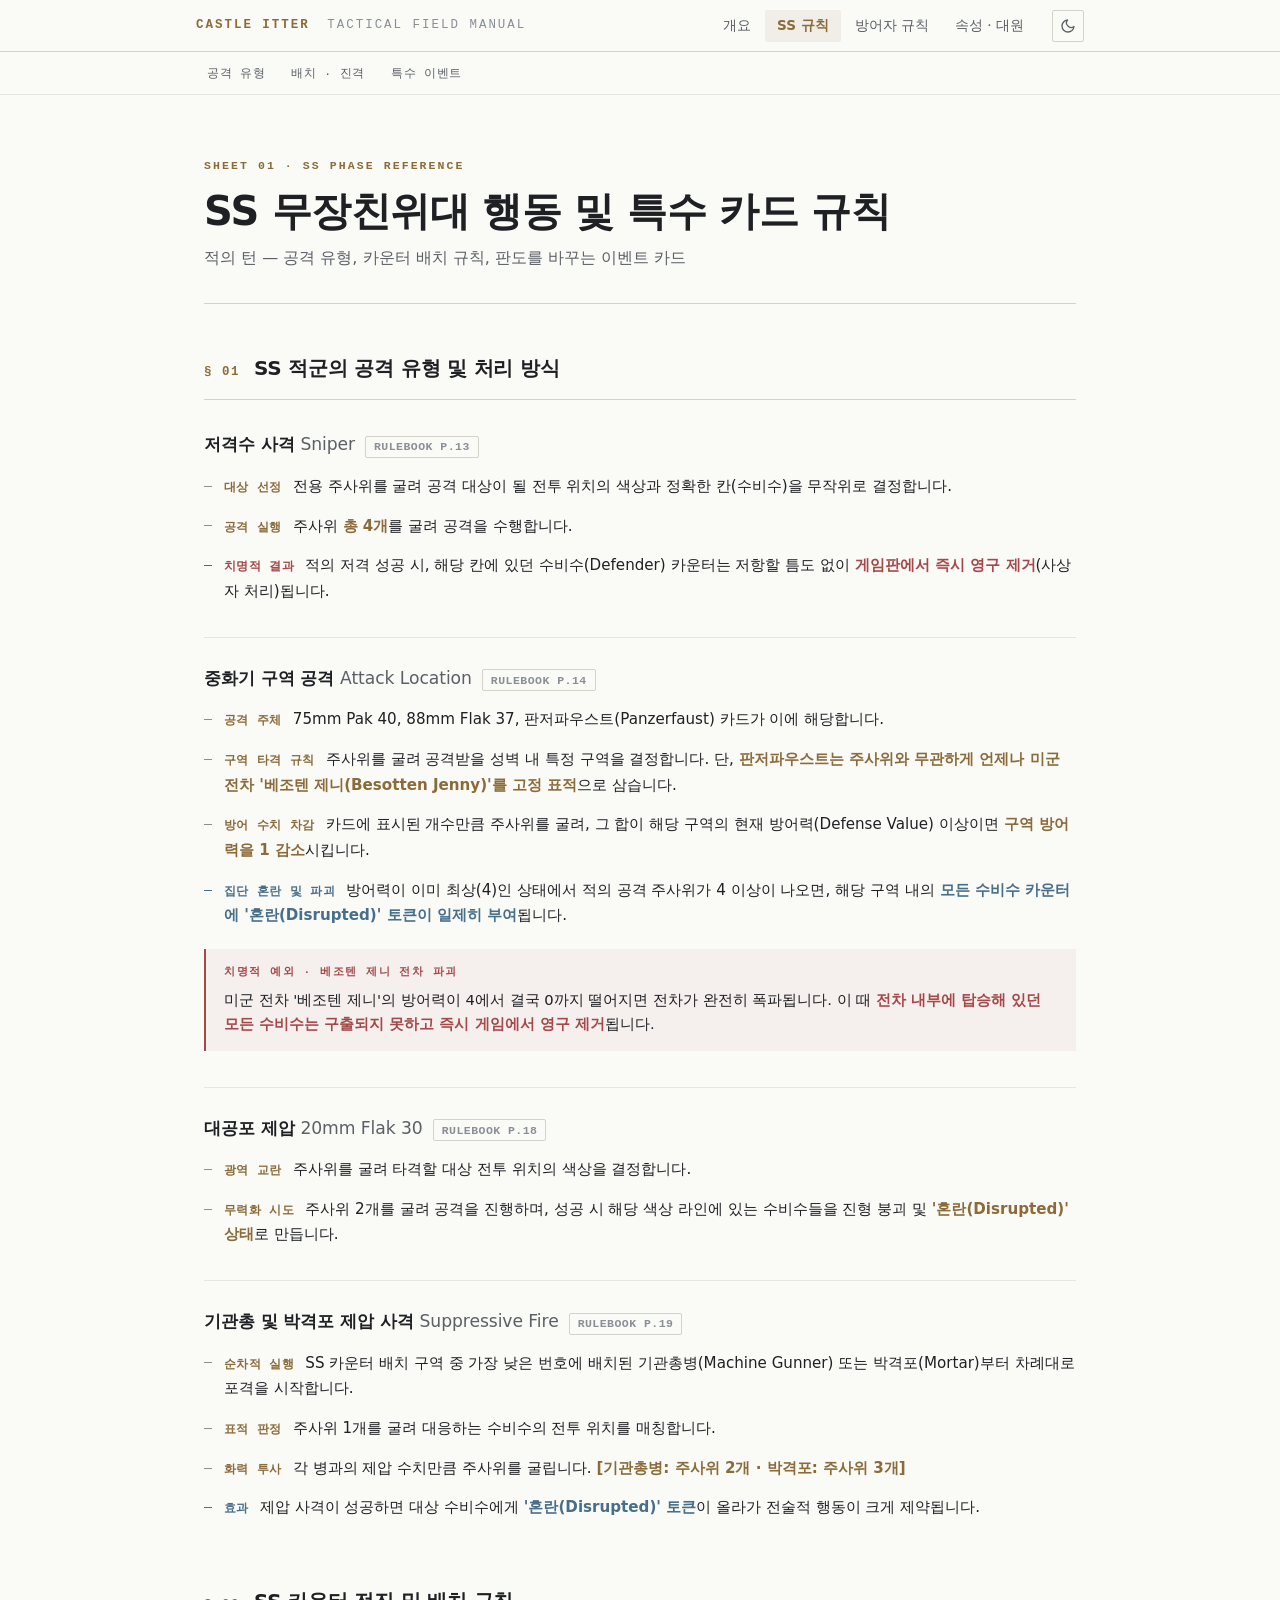
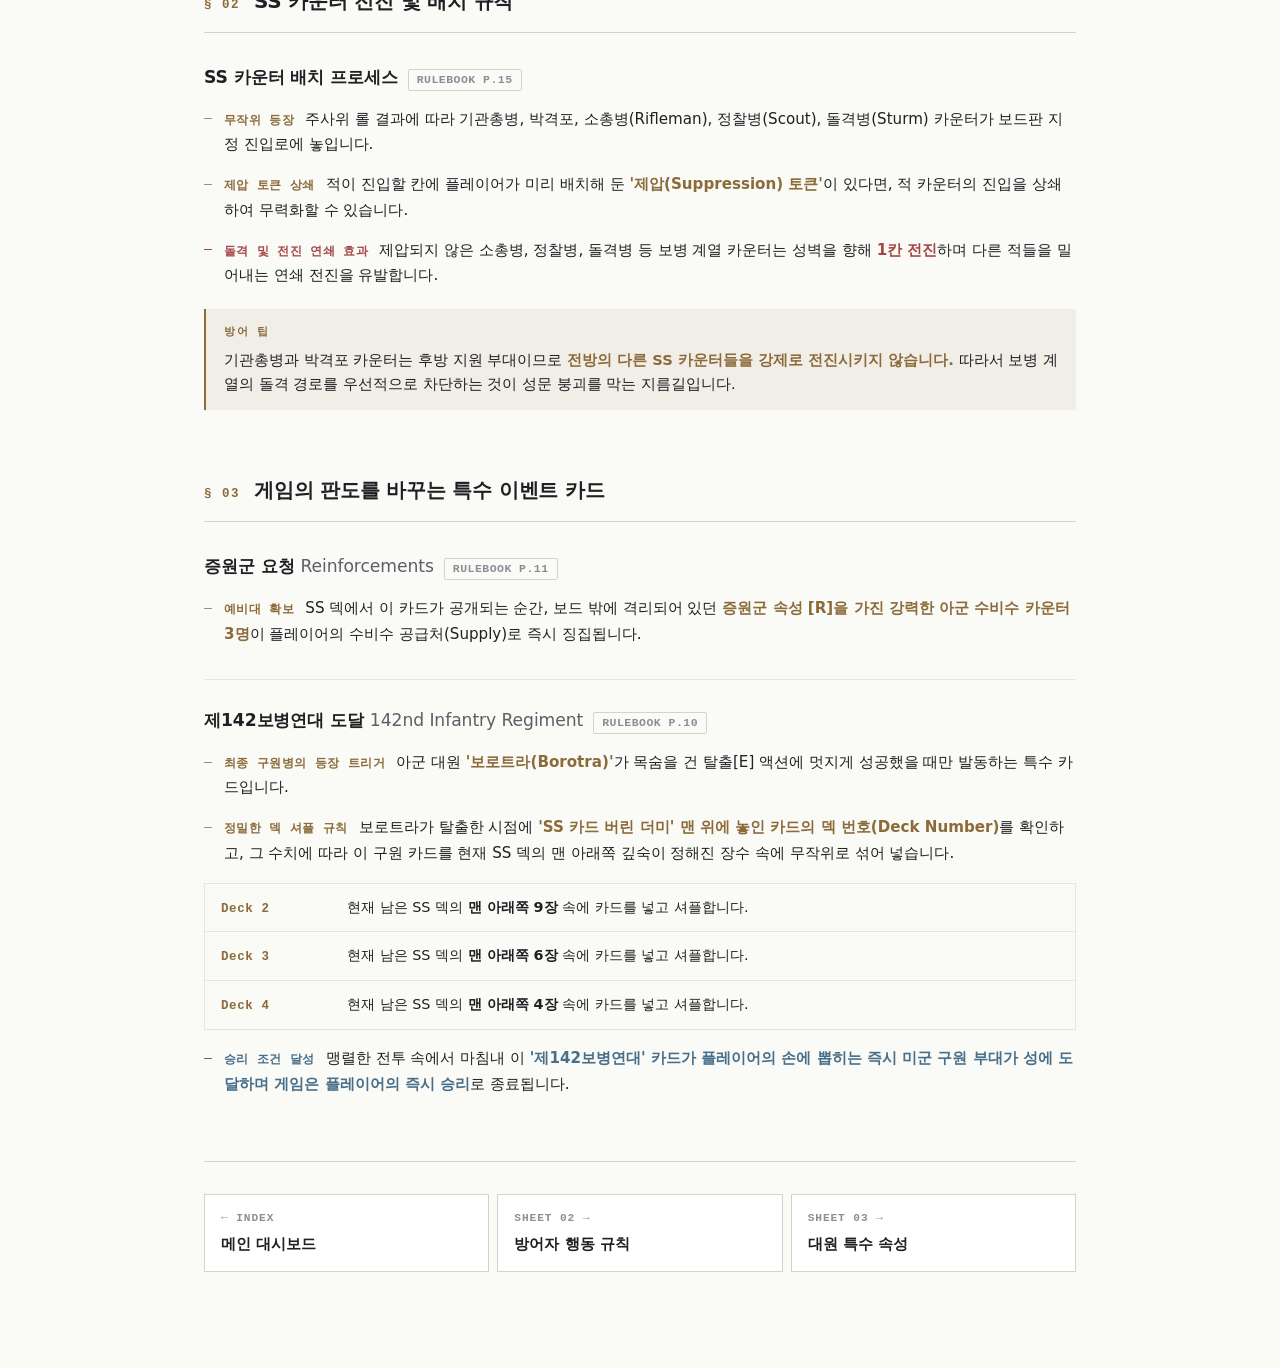
==== commit 7b5dc51b: "themes: 화이트 테마 기본 + 다크 테마 전환 토글 추가 - styles.css   · 라이트 테마 토큰을 :root에 정의(기본값), 다크 토큰은 [data-theme="d" ====
--- a/sheet1.html
+++ b/sheet1.html
@@ -5,6 +5,8 @@
     <meta name="viewport" content="width=device-width, initial-scale=1.0">
     <title>캐슬 이터 가이드 — Sheet 01 · SS 친위대 행동 및 특수 카드 규칙</title>
     <link rel="stylesheet" href="styles.css">
+    <script>(function(){try{var t=localStorage.getItem('theme');if(t==='dark')document.documentElement.setAttribute('data-theme','dark');}catch(e){}})();</script>
+    <script src="theme.js" defer></script>
 </head>
 <body>
 
@@ -20,6 +22,10 @@
             <li><a href="sheet2.html">방어자 규칙</a></li>
             <li><a href="sheet3.html">속성 · 대원</a></li>
         </ul>
+        <button type="button" class="theme-toggle" aria-label="다크 테마로 전환" aria-pressed="false">
+            <svg class="icon-moon" viewBox="0 0 24 24" fill="none" stroke="currentColor" stroke-width="2" stroke-linecap="round" stroke-linejoin="round" aria-hidden="true"><path d="M21 12.79A9 9 0 1 1 11.21 3 7 7 0 0 0 21 12.79z"/></svg>
+            <svg class="icon-sun" viewBox="0 0 24 24" fill="none" stroke="currentColor" stroke-width="2" stroke-linecap="round" stroke-linejoin="round" aria-hidden="true"><circle cx="12" cy="12" r="4"/><path d="M12 2v2M12 20v2M4.93 4.93l1.41 1.41M17.66 17.66l1.41 1.41M2 12h2M20 12h2M4.93 19.07l1.41-1.41M17.66 6.34l1.41-1.41"/></svg>
+        </button>
     </div>
 </nav>
 
--- a/styles.css
+++ b/styles.css
@@ -4,35 +4,41 @@
    Reference: DESIGN.md (Zero Interface, adapted to war-game tone)
    ============================================================ */
 
+/* ------------------------------------------------------------
+   THEME TOKENS
+   default = light (warm paper-white, deep tan accent)
+   [data-theme="dark"] = original military dark
+   ------------------------------------------------------------ */
 :root {
     /* --- Surfaces & text ----------------------------------- */
-    --bg:           #0d1117;
-    --surface:      #161b22;
-    --surface-2:    #1c232c;
-    --border:       #30363d;
-    --border-soft:  #21272e;
-    --border-strong:#484f58;
-
-    --text:         #e6edf3;
-    --text-muted:   #9aa4ae;
-    --text-faint:   #6e7681;
-
-    /* --- Accents (desaturated, military) ------------------- */
-    --accent:       #c9a96e;          /* tan / khaki */
-    --accent-soft:  rgba(201,169,110,0.10);
-    --accent-line:  rgba(201,169,110,0.35);
-
-    --danger:       #d27e7e;          /* muted red — SS / 위험 */
-    --danger-soft:  rgba(210,126,126,0.08);
-    --danger-line:  rgba(210,126,126,0.30);
-
-    --info:         #7c9eb2;          /* muted steel — 방어자 / 세부 */
-    --info-soft:    rgba(124,158,178,0.08);
-    --info-line:    rgba(124,158,178,0.30);
-
-    --success:      #8fa97e;          /* muted olive — 자유/이득 */
-    --success-soft: rgba(143,169,126,0.08);
-    --success-line: rgba(143,169,126,0.30);
+    --bg:               #fafaf7;
+    --bg-translucent:   rgba(250,250,247,0.90);
+    --surface:          #ffffff;
+    --surface-2:        #f4f3ed;
+    --border:           #d4d2c9;
+    --border-soft:      #e7e5dd;
+    --border-strong:    #b8b5aa;
+
+    --text:             #1f2024;
+    --text-muted:       #5b5f66;
+    --text-faint:       #8a8f96;
+
+    /* --- Accents (military, deep on white) ----------------- */
+    --accent:           #8b6b3a;          /* deeper tan */
+    --accent-soft:      rgba(139,107,58,0.08);
+    --accent-line:      rgba(139,107,58,0.40);
+
+    --danger:           #a44848;
+    --danger-soft:      rgba(164,72,72,0.06);
+    --danger-line:      rgba(164,72,72,0.35);
+
+    --info:             #486f8a;
+    --info-soft:        rgba(72,111,138,0.06);
+    --info-line:        rgba(72,111,138,0.35);
+
+    --success:          #5d7748;
+    --success-soft:     rgba(93,119,72,0.06);
+    --success-line:     rgba(93,119,72,0.35);
 
     /* --- Typography --------------------------------------- */
     --font-sans:  'Pretendard', -apple-system, BlinkMacSystemFont,
@@ -46,6 +52,36 @@
 
     --r-sm: 2px;
     --r-md: 4px;
+}
+
+[data-theme="dark"] {
+    --bg:               #0d1117;
+    --bg-translucent:   rgba(13,17,23,0.88);
+    --surface:          #161b22;
+    --surface-2:        #1c232c;
+    --border:           #30363d;
+    --border-soft:      #21272e;
+    --border-strong:    #484f58;
+
+    --text:             #e6edf3;
+    --text-muted:       #9aa4ae;
+    --text-faint:       #6e7681;
+
+    --accent:           #c9a96e;
+    --accent-soft:      rgba(201,169,110,0.10);
+    --accent-line:      rgba(201,169,110,0.35);
+
+    --danger:           #d27e7e;
+    --danger-soft:      rgba(210,126,126,0.08);
+    --danger-line:      rgba(210,126,126,0.30);
+
+    --info:             #7c9eb2;
+    --info-soft:        rgba(124,158,178,0.08);
+    --info-line:        rgba(124,158,178,0.30);
+
+    --success:          #8fa97e;
+    --success-soft:     rgba(143,169,126,0.08);
+    --success-line:     rgba(143,169,126,0.30);
 }
 
 /* ============================================================
@@ -70,6 +106,14 @@
     -webkit-font-smoothing: antialiased;
     -moz-osx-font-smoothing: grayscale;
     text-rendering: optimizeLegibility;
+    transition: background-color 220ms ease, color 220ms ease;
+}
+
+/* Smooth color transitions across themes (only color-related props) */
+.gnb, .toc, .phase, .phase-meta, .callout, .data-table, .deck-table,
+.score-cell, .page-nav a, .badge, .formula, .gnb-nav a, .toc a,
+.theme-toggle, .rule-item, .data-table tr, .data-table thead th {
+    transition: background-color 220ms ease, border-color 220ms ease, color 220ms ease;
 }
 
 a { color: inherit; }
@@ -82,7 +126,7 @@
     top: 0;
     z-index: 100;
     height: var(--gnb-h);
-    background: rgba(13,17,23,0.88);
+    background: var(--bg-translucent);
     backdrop-filter: blur(10px) saturate(140%);
     -webkit-backdrop-filter: blur(10px) saturate(140%);
     border-bottom: 1px solid var(--border);
@@ -121,6 +165,8 @@
     display: flex;
     gap: 0.125rem;
     align-items: center;
+    flex-shrink: 1;
+    min-width: 0;
     overflow-x: auto;
     scrollbar-width: none;
     -ms-overflow-style: none;
@@ -144,7 +190,7 @@
 
 .gnb-nav a:hover {
     color: var(--text);
-    background: var(--surface);
+    background: var(--surface-2);
 }
 
 .gnb-nav a.is-active {
@@ -153,6 +199,42 @@
     font-weight: 600;
 }
 
+/* --- Theme toggle button ------------------------------------ */
+.theme-toggle {
+    flex-shrink: 0;
+    display: inline-flex;
+    align-items: center;
+    justify-content: center;
+    width: 32px;
+    height: 32px;
+    padding: 0;
+    background: transparent;
+    border: 1px solid var(--border);
+    color: var(--text-muted);
+    cursor: pointer;
+    border-radius: var(--r-sm);
+    font-family: inherit;
+    -webkit-tap-highlight-color: transparent;
+}
+
+.theme-toggle:hover {
+    color: var(--accent);
+    border-color: var(--accent-line);
+    background: var(--accent-soft);
+}
+
+.theme-toggle svg {
+    width: 16px;
+    height: 16px;
+    display: block;
+}
+
+.theme-toggle .icon-sun  { display: none; }
+.theme-toggle .icon-moon { display: block; }
+
+[data-theme="dark"] .theme-toggle .icon-sun  { display: block; }
+[data-theme="dark"] .theme-toggle .icon-moon { display: none; }
+
 /* ============================================================
    Section TOC (intra-page jump)
    ============================================================ */
@@ -160,7 +242,7 @@
     position: sticky;
     top: var(--gnb-h);
     z-index: 90;
-    background: rgba(13,17,23,0.92);
+    background: var(--bg-translucent);
     backdrop-filter: blur(8px);
     -webkit-backdrop-filter: blur(8px);
     border-bottom: 1px solid var(--border-soft);
